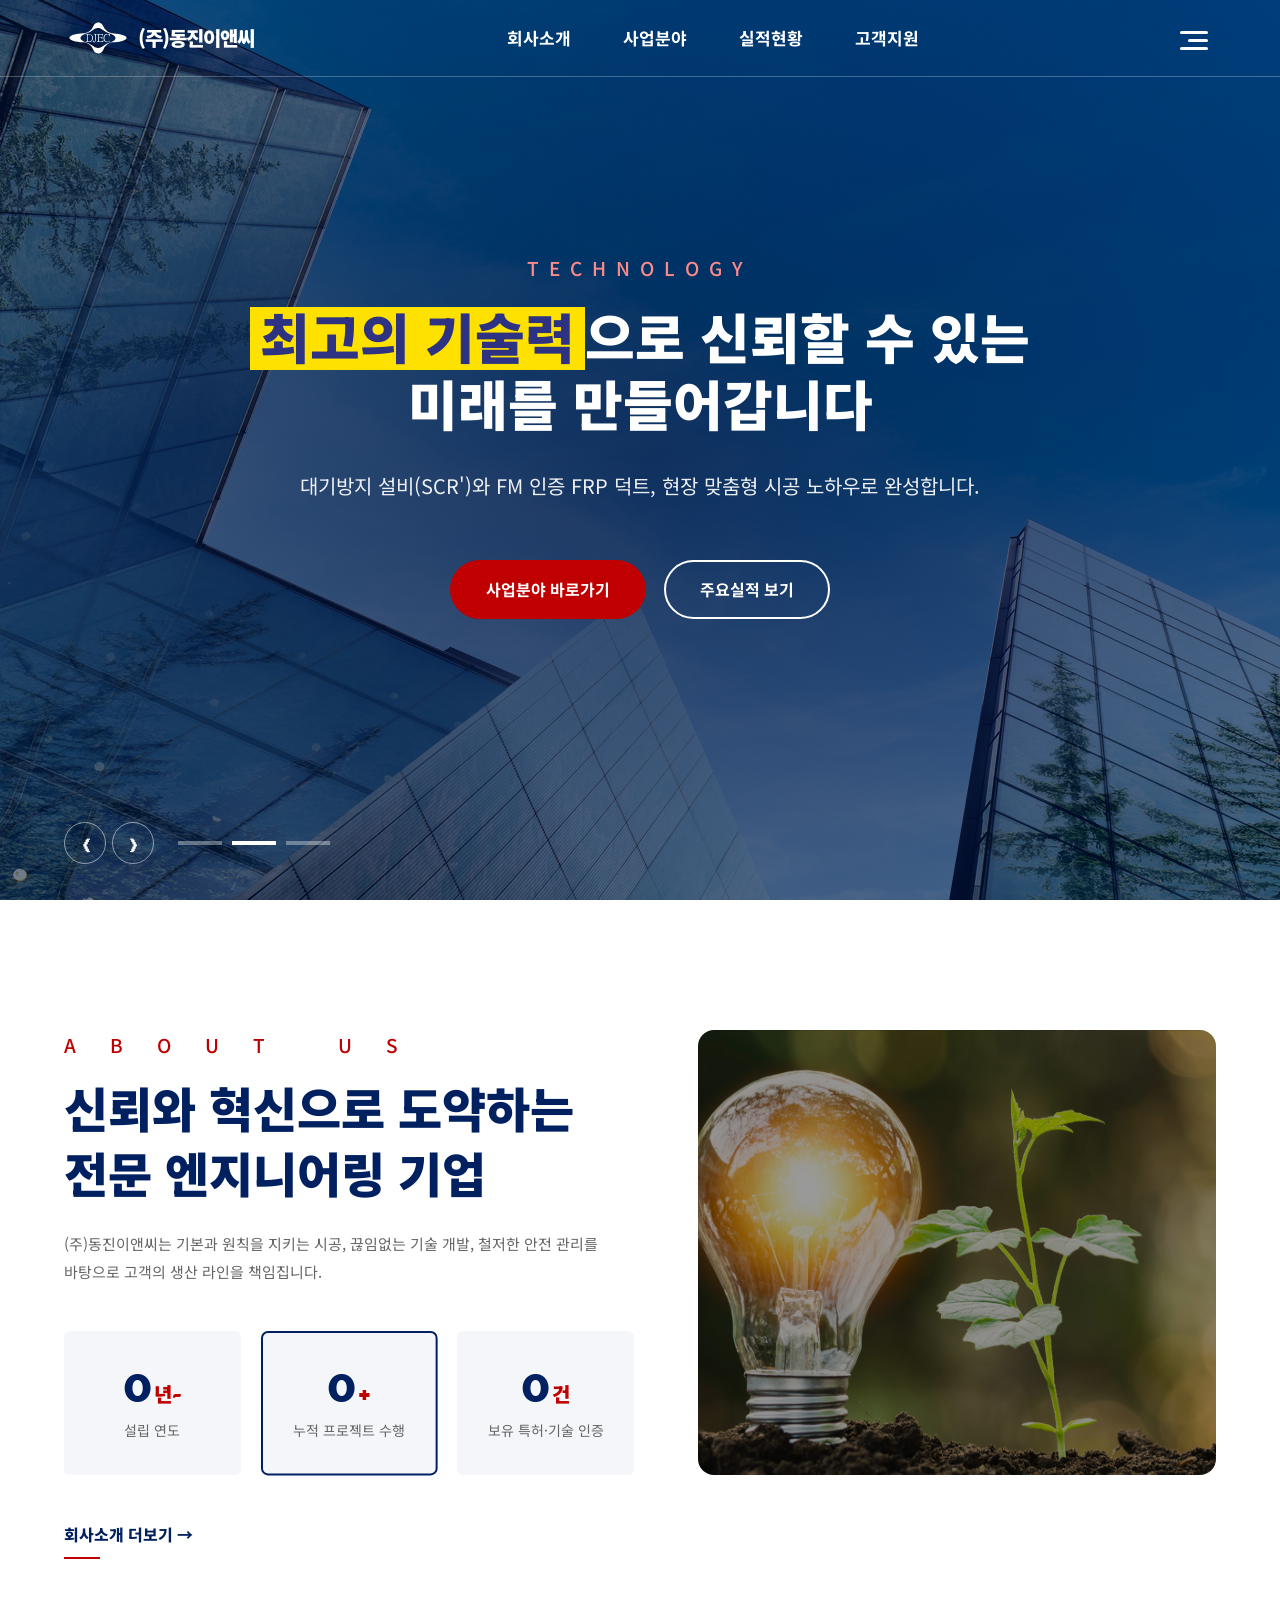
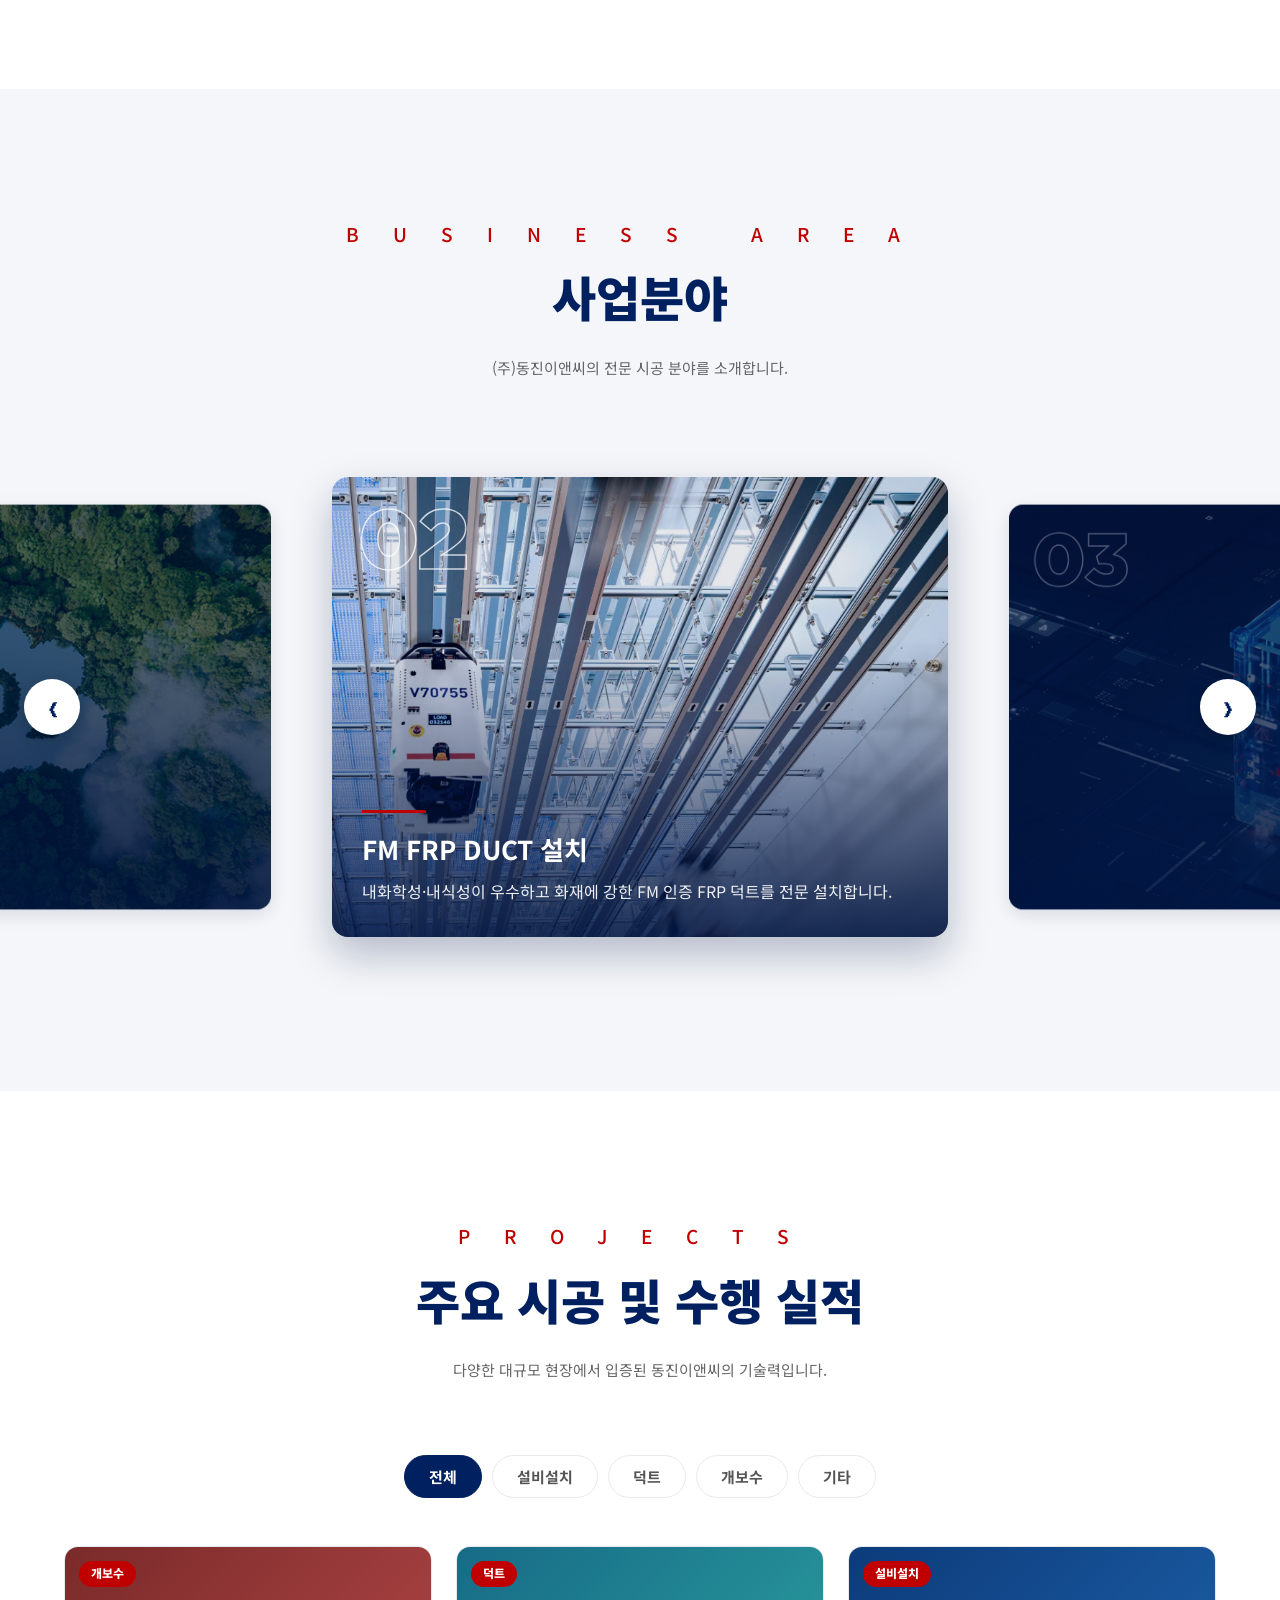
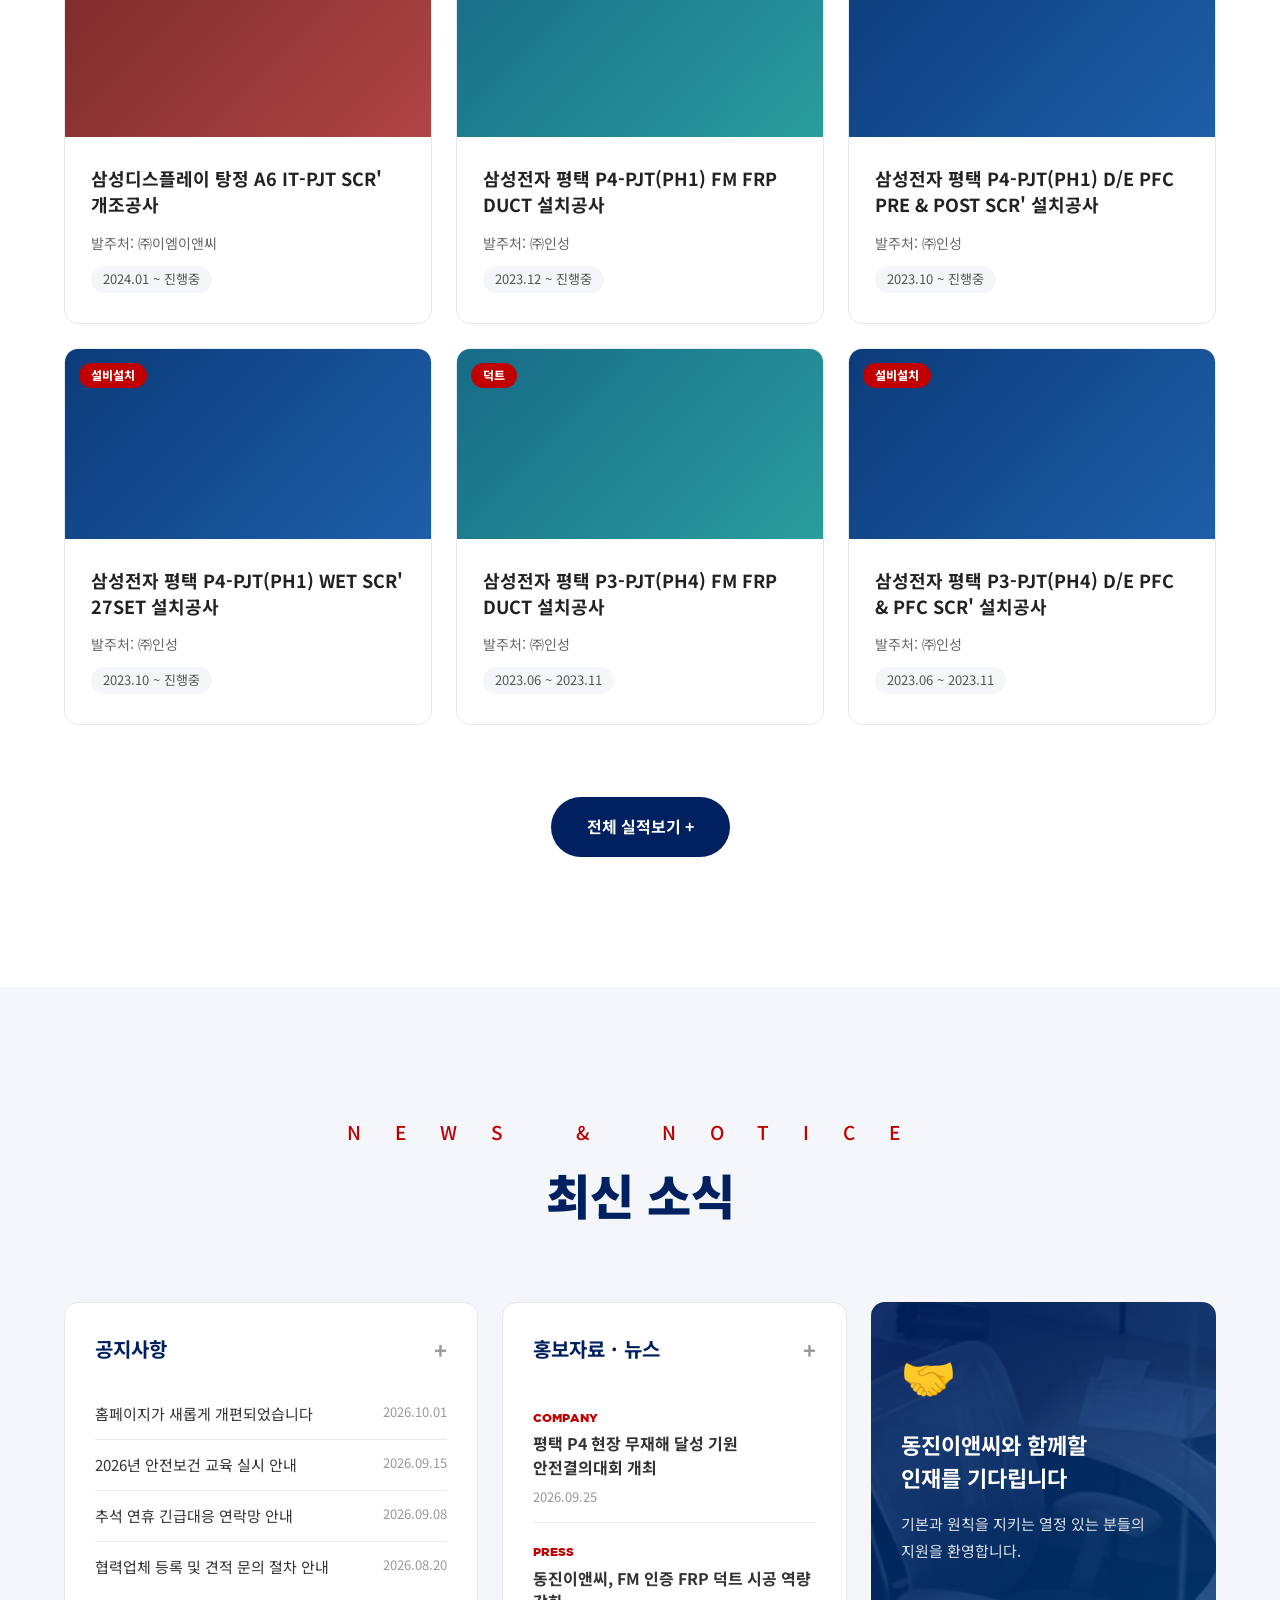
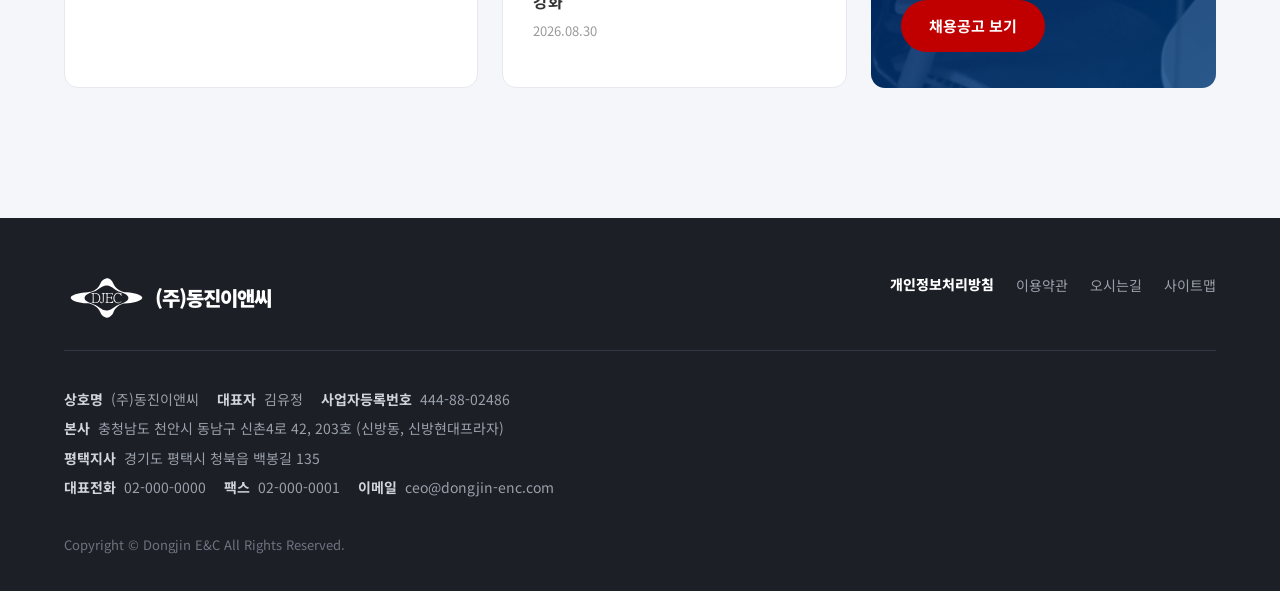
==== index.html @ 7572d669 "Initial commit: Dongjin E&C website Co-Authored-By: Claude Sonnet 5.5 <noreply@anthropic.com>" ====
<!DOCTYPE html>
<html lang="ko">
<head>
<meta charset="UTF-8">
<meta name="viewport" content="width=device-width, initial-scale=1.0">
<title>(주)동진이앤씨 - 안전과 기술로 내일을 건설합니다</title>
<meta name="description" content="(주)동진이앤씨는 반도체·디스플레이 대기방지 설비, FM FRP 덕트 설치 등 엔지니어링 솔루션 전문 기업입니다.">
<link rel="preconnect" href="https://fonts.googleapis.com"><link rel="preconnect" href="https://fonts.gstatic.com" crossorigin>
<link rel="stylesheet" href="https://fonts.googleapis.com/css2?family=Noto+Sans+KR:wght@300;400;500;700;900&display=swap">
<link rel="stylesheet" href="css/style.css">
</head>
<body>

<!-- HEADER -->
<header id="header">
  <div class="wrap hd">
    <a href="#top" class="logo" aria-label="(주)동진이앤씨 메인으로"><img src="common/logo.svg" alt=""><span class="logo-txt"><small>(주)</small>동진이앤씨</span></a>
    <ul class="gnb">
      <li><a href="#about">회사소개</a>
        <div class="sub"><a href="#about">기업개요</a><a href="greeting.html">인사말</a><a href="history.html">연혁</a><a href="#about">조직도</a><a href="location.html">오시는 길</a></div></li>
      <li><a href="#business">사업분야</a>
        <div class="sub"><a href="#business">스크러버(SCR') 설치</a><a href="#business">FM FRP DUCT 설치</a><a href="#business">부대설비</a><a href="#business">개보수·철거·긴급대응</a></div></li>
      <li><a href="#projects">실적현황</a>
        <div class="sub"><a href="#projects">주요 프로젝트</a><a href="performance.html">시공 실적</a></div></li>
      <li><a href="#news">고객지원</a>
        <div class="sub"><a href="#news">공지사항</a><a href="#footer">문의하기</a><a href="#news">채용정보</a></div></li>
    </ul>
    <div class="hd-right">
      <button class="burger" id="burger" aria-label="메뉴 열기" aria-expanded="false"><i></i><i></i><i></i></button>
    </div>
  </div>
</header>

<main id="top">

<!-- MAIN BANNER -->
<section class="hero intro" aria-roledescription="carousel" aria-label="메인 배너">
  <!-- 배경 이미지는 css/style.css 의 .s1~.s3 .bg 에서 변경 -->
  <div class="slide s1 on">
    <div class="bg"></div>
    <div class="wrap"><div class="txt">
      <div class="eyebrow" style="color:#ff8a8a">DONGJIN E&amp;C</div>
      <h1><span class="hl">안전과 기술</span>로 내일을<br>건설하는 (주)동진이앤씨</h1>
      <p>엔지니어링 솔루션 전문 기업으로서 반도체·디스플레이 현장의 신뢰받는 파트너가 되겠습니다.</p>
      <div class="btns"><a href="#business" class="btn btn-red">사업분야 바로가기</a><a href="#projects" class="btn btn-line">주요실적 보기</a></div>
    </div></div>
  </div>
  <div class="slide s2">
    <div class="bg"></div>
    <div class="wrap"><div class="txt">
      <div class="eyebrow" style="color:#ff8a8a">TECHNOLOGY</div>
      <h1><span class="hl">최고의 기술력</span>으로 신뢰할 수 있는<br>미래를 만들어갑니다</h1>
      <p>대기방지 설비(SCR')와 FM 인증 FRP 덕트, 현장 맞춤형 시공 노하우로 완성합니다.</p>
      <div class="btns"><a href="#business" class="btn btn-red">사업분야 바로가기</a><a href="#projects" class="btn btn-line">주요실적 보기</a></div>
    </div></div>
  </div>
  <div class="slide s3">
    <div class="bg"></div>
    <div class="wrap"><div class="txt">
      <div class="eyebrow" style="color:#ff8a8a">SAFETY &amp; QUALITY</div>
      <h1>기본과 원칙을 준수하며<br><span class="hl">최고의 품질</span>을 약속합니다</h1>
      <p>삼성전자, SK하이닉스 등 국내 대기업 현장에서 검증된 안전·품질 관리 체계.</p>
      <div class="btns"><a href="#business" class="btn btn-red">사업분야 바로가기</a><a href="#projects" class="btn btn-line">주요실적 보기</a></div>
    </div></div>
  </div>
  <div class="hero-ctl"><div class="wrap">
    <div class="arrows"><button id="prev" aria-label="이전">&#10094;</button><button id="next" aria-label="다음">&#10095;</button></div>
    <div class="dots" id="dots"></div>
  </div></div>
</section>

<!-- 모바일 전용 고정 버튼 (슬라이드와 무관, 스크롤하면 페이드아웃) -->
<div class="hero-btns"><a href="#business" class="btn btn-red">사업분야 바로가기</a><a href="#projects" class="btn btn-line">주요실적 보기</a></div>

<!-- ABOUT US -->
<section class="sec about" id="about">
  <div class="wrap about-grid">
    <div class="reveal">
      <div class="eyebrow">ABOUT US</div>
      <h2 class="sec-title">신뢰와 혁신으로 도약하는<br>전문 엔지니어링 기업</h2>
      <p class="lead">(주)동진이앤씨는 기본과 원칙을 지키는 시공, 끊임없는 기술 개발, 철저한 안전 관리를 바탕으로 고객의 생산 라인을 책임집니다.</p>
      <div class="stats">
        <!-- 수치는 예시값입니다. 실제 값으로 data-count 를 수정하세요 -->
        <div class="stat"><b><span data-count="2005" data-plain>0</span><em>년~</em></b><span>설립 연도</span></div>
        <div class="stat"><b><span data-count="500">0</span><em>+</em></b><span>누적 프로젝트 수행</span></div>
        <div class="stat"><b><span data-count="12">0</span><em>건</em></b><span>보유 특허·기술 인증</span></div>
      </div>
    </div>
    <div class="about-visual reveal"><div><span class="en">Safety · Quality · Technology</span><small>안전 · 품질 · 기술 — 동진이앤씨가 지키는 세 가지 원칙</small></div></div>
    <div class="about-more reveal"><a href="#about" class="more">회사소개 더보기 →</a></div>
  </div>
</section>

<!-- BUSINESS AREA -->
<section class="sec biz" id="business">
  <div class="wrap">
    <div class="sec-head reveal">
      <div class="eyebrow">BUSINESS AREA</div>
      <h2 class="sec-title">사업분야</h2>
      <p class="sec-sub">(주)동진이앤씨의 전문 시공 분야를 소개합니다.</p>
    </div>
  </div>
  <div class="bslider reveal" id="bslider" aria-roledescription="carousel" aria-label="사업분야">
    <button type="button" class="bnav prev" id="bprev" aria-label="이전 사업분야">&#10094;</button>
    <button type="button" class="bnav next" id="bnext" aria-label="다음 사업분야">&#10095;</button>
    <div class="cards" id="bcards">
      <a href="#business" class="bcard b1" tabindex="0"><div class="img"></div><span class="no">01</span><div class="in"><h3>스크러버(SCR') 설치</h3><p>반도체·디스플레이 생산 라인의 대기방지 핵심 설비를 전문 시공하고 셋업합니다.</p></div></a>
      <a href="#business" class="bcard b2" tabindex="0"><div class="img"></div><span class="no">02</span><div class="in"><h3>FM FRP DUCT 설치</h3><p>내화학성·내식성이 우수하고 화재에 강한 FM 인증 FRP 덕트를 전문 설치합니다.</p></div></a>
      <a href="#business" class="bcard b3" tabindex="0"><div class="img"></div><span class="no">03</span><div class="in"><h3>부대설비</h3><p>O3 Generator, 반응조, Damper 점검대 등 현장 맞춤형 각종 부대설비를 시공합니다.</p></div></a>
      <a href="#business" class="bcard b4" tabindex="0"><div class="img"></div><span class="no">04</span><div class="in"><h3>개보수 · 철거 · 긴급대응</h3><p>노후 설비의 신속하고 안전한 철거·개보수, 공장 라인 긴급 대응 서비스를 제공합니다.</p></div></a>
    </div>
  </div>
</section>

<!-- PROJECT / PERFORMANCE -->
<section class="sec" id="projects">
  <div class="wrap">
    <div class="sec-head reveal">
      <div class="eyebrow">PROJECTS</div>
      <h2 class="sec-title">주요 시공 및 수행 실적</h2>
      <p class="sec-sub">다양한 대규모 현장에서 입증된 동진이앤씨의 기술력입니다.</p>
    </div>
    <div class="tabs reveal" id="tabs" role="tablist">
      <button class="on" data-f="all" role="tab">전체</button>
      <button data-f="civil" role="tab">설비설치</button>
      <button data-f="build" role="tab">덕트</button>
      <button data-f="safe" role="tab">개보수</button>
      <button data-f="etc" role="tab">기타</button>
    </div>
    <!-- 카드는 js/data.js 의 수행실적(최신 6건)으로 자동 생성됩니다 -->
    <div class="pgrid" id="pgrid"></div>
    <div class="center reveal"><a href="performance.html" class="btn btn-navy" id="allProj">전체 실적보기 +</a></div>
  </div>
</section>

<!-- LATEST NEWS & NOTICE -->
<section class="sec news" id="news">
  <div class="wrap">
    <div class="sec-head reveal">
      <div class="eyebrow">NEWS &amp; NOTICE</div>
      <h2 class="sec-title">최신 소식</h2>
    </div>
    <div class="news-grid">
      <div class="panel notice notice-panel reveal">
        <h3>공지사항 <a href="#news" aria-label="공지사항 더보기">+</a></h3>
        <ul>
          <li><a href="#news"><span>홈페이지가 새롭게 개편되었습니다</span><time>2026.10.01</time></a></li>
          <li><a href="#news"><span>2026년 안전보건 교육 실시 안내</span><time>2026.09.15</time></a></li>
          <li><a href="#news"><span>추석 연휴 긴급대응 연락망 안내</span><time>2026.09.08</time></a></li>
          <li><a href="#news"><span>협력업체 등록 및 견적 문의 절차 안내</span><time>2026.08.20</time></a></li>
        </ul>
      </div>
      <div class="panel media reveal">
        <h3>홍보자료 · 뉴스 <a href="#news" aria-label="뉴스 더보기">+</a></h3>
        <a href="#news"><small>COMPANY</small><b>평택 P4 현장 무재해 달성 기원 안전결의대회 개최</b><span>2026.09.25</span></a>
        <a href="#news"><small>PRESS</small><b>동진이앤씨, FM 인증 FRP 덕트 시공 역량 강화</b><span>2026.08.30</span></a>
      </div>
      <div class="panel career reveal">
        <span class="ico">🤝</span>
        <h3>동진이앤씨와 함께할<br>인재를 기다립니다</h3>
        <p>기본과 원칙을 지키는 열정 있는 분들의 지원을 환영합니다.</p>
        <a href="#news" class="btn btn-red">채용공고 보기</a>
      </div>
    </div>
  </div>
</section>

</main>

<!-- FOOTER -->
<footer id="footer">
  <div class="wrap">
    <div class="ft-top">
      <div class="ft-logo"><img src="common/logo.svg" alt=""><span class="logo-txt">(주)동진이앤씨</span></div>
      <nav class="ft-links" aria-label="하단 링크">
        <a href="#" class="strong">개인정보처리방침</a><a href="#">이용약관</a><a href="location.html">오시는길</a><a href="#">사이트맵</a>
      </nav>
    </div>
    <div class="ft-info">
      <span><b>상호명</b> (주)동진이앤씨</span><span><b>대표자</b> 김유정</span><span><b>사업자등록번호</b> 444-88-02486</span><br>
      <span><b>본사</b> 충청남도 천안시 동남구 신촌4로 42, 203호 (신방동, 신방현대프라자)</span><br>
      <span><b>평택지사</b> 경기도 평택시 청북읍 백봉길 135</span><br>
      <!-- 전화/팩스는 시안 값입니다. 실제 번호로 교체하세요 -->
      <span><b>대표전화</b> 02-000-0000</span><span><b>팩스</b> 02-000-0001</span><span><b>이메일</b> ceo@dongjin-enc.com</span>
    </div>
    <div class="copy">Copyright &copy; Dongjin E&amp;C All Rights Reserved.</div>
  </div>
</footer>
<button class="totop" id="totop" aria-label="맨 위로">&#8593;</button>

<script src="js/data.js"></script>
<script src="js/main.js"></script>
<script src="js/sitemap.js"></script>
</body>
</html>
---- css/style.css ----
/* Gotham (영문/숫자 전용 — 한글은 Pretendard/맑은 고딕으로 대체 표시) */
  @font-face { font-family: 'Gotham'; font-weight: 300; font-style: normal; font-display: swap; unicode-range: U+0000-0027, U+002A-005A, U+005C, U+005E-007A, U+007C, U+007E-024F; src: url(../font/Gotham-Light_0.ttf) format('truetype'); }
  @font-face { font-family: 'Gotham'; font-weight: 400; font-style: normal; font-display: swap; unicode-range: U+0000-0027, U+002A-005A, U+005C, U+005E-007A, U+007C, U+007E-024F; src: url(../font/Gotham-Book_0.ttf) format('truetype'); }
  @font-face { font-family: 'Gotham'; font-weight: 500; font-style: normal; font-display: swap; unicode-range: U+0000-0027, U+002A-005A, U+005C, U+005E-007A, U+007C, U+007E-024F; src: url(../font/Gotham-Medium_0.ttf) format('truetype'); }
  @font-face { font-family: 'Gotham'; font-weight: 700; font-style: normal; font-display: swap; unicode-range: U+0000-0027, U+002A-005A, U+005C, U+005E-007A, U+007C, U+007E-024F; src: url(../font/Gotham-Bold_0.ttf) format('truetype'); }
  @font-face { font-family: 'Gotham'; font-weight: 900; font-style: normal; font-display: swap; unicode-range: U+0000-0027, U+002A-005A, U+005C, U+005E-007A, U+007C, U+007E-024F; src: url(../font/Gotham-Black.ttf) format('truetype'); }

  :root {
    --navy: #002060; --navy-d: #001440; --blue: #004080; --red: #C00000;
    --gray: #f4f6f9; --text: #333; --muted: #666; --line: #e6e9ee;
    --max: 1200px; --header-h: 76px;
  }
  * { box-sizing: border-box; }
  html { scroll-behavior: smooth; scroll-padding-top: var(--header-h); }
  body { font-family: 'Gotham', 'Noto Sans KR', 'Noto Sans CJK KR', 'Malgun Gothic', '맑은 고딕', sans-serif; margin: 0; color: var(--text); line-height: 1.6; word-break: keep-all; }
  a { text-decoration: none; color: inherit; }
  ul { list-style: none; margin: 0; padding: 0; }
  button { font-family: inherit; cursor: pointer; }
  .wrap { max-width: var(--max); margin: 0 auto; padding: 0 24px; }
  .btn { display: inline-block; padding: 15px 34px; border-radius: 50px; font-weight: 700; font-size: 16px; border: 2px solid transparent; transition: .25s; }
  .btn-red { background: var(--red); color: #fff; }
  .btn-red:hover { background: #a00000; }
  .btn-line { border-color: #fff; color: #fff; }
  .btn-line:hover { background: #fff; color: var(--navy); }
  .btn-navy { background: var(--navy); color: #fff; }
  .btn-navy:hover { background: var(--navy-d); }
  .sec { padding: 130px 0; }
  .sec-head { text-align: center; margin-bottom: 72px; }
  .eyebrow { color: var(--red); font-weight: 500; letter-spacing: 10px; font-size: 19px; text-transform: uppercase; }
  .sec-title { font-size: 48px; color: var(--navy); margin: 18px 0 22px; font-weight: 900; line-height: 1.35; }
  .sec-sub { color: var(--muted); font-size: 15px; line-height: 1.8; margin: 0; }

  /* HEADER */
  header { position: fixed; top: 0; left: 0; right: 0; z-index: 1000; background: #fff; border-bottom: 1px solid var(--navy); box-shadow: 0 2px 10px rgba(0,0,0,.08); transition: background .35s, border-color .35s, box-shadow .35s; }
  /* 최상단: 투명 배경 + 흰색 로고/메뉴 */
  header:not(.solid) { background: transparent; border-bottom-color: rgba(255,255,255,.25); box-shadow: none; }
  header:not(.solid) .logo img { filter: brightness(0) invert(1); }
  header:not(.solid) .logo-txt, header:not(.solid) .gnb > li > a { color: #fff; }
  header:not(.solid) .gnb > li:hover > a { color: #ffb3b3; }
  header:not(.solid) .burger i { background: #fff; }
  .logo img, .logo-txt { transition: .35s; }
  .hd { display: flex; align-items: center; justify-content: space-between; height: var(--header-h); }
  .logo { display: flex; align-items: center; }
  .logo img { height: 38px; width: auto; display: block; }
  .logo-txt { font-family: 'Noto Sans KR', 'Noto Sans CJK KR', 'Malgun Gothic', '맑은 고딕', sans-serif; margin-left: 6px; font-size: 20px; font-weight: 900; color: #333; letter-spacing: -1px; white-space: nowrap; }
  .logo-txt small { font-size: inherit; font-weight: inherit; color: inherit; letter-spacing: inherit; }
  .gnb { display: flex; gap: 8px; height: 100%; }
  .gnb > li { position: relative; display: flex; align-items: center; }
  .gnb > li > a { padding: 0 22px; font-size: 17px; font-weight: 700; height: 100%; display: flex; align-items: center; transition: color .2s; }
  .gnb > li:hover > a { color: var(--red); }
  .sub { position: absolute; top: 100%; left: 50%; transform: translateX(-50%) translateY(8px); min-width: 160px; background: #fff; border-top: 3px solid var(--red); box-shadow: 0 10px 25px rgba(0,0,0,.12); opacity: 0; visibility: hidden; transition: .2s; padding: 8px 0; }
  .gnb > li:hover .sub, .gnb > li:focus-within .sub { opacity: 1; visibility: visible; transform: translateX(-50%); }
  .sub a { display: block; padding: 9px 22px; font-size: 15px; color: #444; white-space: nowrap; }
  .sub a:hover { background: var(--gray); color: var(--red); }
  .hd-right { display: flex; align-items: center; gap: 16px; }
  .burger { display: block; background: none; border: 0; width: 44px; height: 44px; padding: 10px 8px; cursor: pointer; }
  .burger i:nth-child(2) { width: 70%; margin-left: auto; transition: width .3s; }
  .burger:hover i:nth-child(2) { width: 100%; }
  .burger i { display: block; height: 3px; background: var(--navy); margin: 5px 0; border-radius: 2px; transition: .25s; }

  /* HERO */
  .hero { position: relative; height: 100vh; height: 100svh; min-height: 600px; overflow: hidden; background: var(--navy-d); color: #fff; }
  /* 고정 헤더(상단)와 컨트롤(하단) 높이만큼 여백을 두어 텍스트가 화면 중앙에 오도록 */
  .slide { position: absolute; inset: 0; opacity: 0; transition: opacity 1s ease; display: flex; align-items: center; padding: var(--header-h) 0 104px; }
  .slide > .wrap { width: 100%; }
  .hero { cursor: grab; user-select: none; -webkit-user-select: none; touch-action: pan-y; }
  .hero.drag { cursor: grabbing; }
  .hero.drag a { pointer-events: none; }
  .slide.on { opacity: 1; z-index: 1; }
  .slide .bg { position: absolute; inset: 0; transform-origin: 30% 50%; }
  .s2 .bg { transform-origin: 50% 40%; } .s3 .bg { transform-origin: 75% 55%; }
  /* 슬라이드가 켜지면 크게 확대된 상태에서 빠르게 줄어들다가 천천히 안착 */
  .slide.on .bg { animation: heroPunch 9s cubic-bezier(.22,.61,.36,1) both; }
  .slide .bg::after { content: ""; position: absolute; inset: 0; background: linear-gradient(90deg, rgba(0,20,64,.88) 0%, rgba(0,20,64,.45) 70%, rgba(0,20,64,.2) 100%); }
  .slide .bg { background-color: var(--navy-d); background-size: cover; background-position: center; }
  .s1 .bg { background-image: url(../img/d8e9870eb99dd489ee7f9d8a4e6001bd.jpg); background-position: center 40%; }
  .s2 .bg { background-image: url(../img/bg_dbl.jpg); background-position: center 35%; }
  .s3 .bg { background-image: url(../img/bg_esg.jpg); background-position: 70% center; }
  .slide .txt { position: relative; z-index: 2; max-width: 760px; }
  /* 슬라이드별 텍스트 배치: 1 왼쪽 / 2 가운데 / 3 오른쪽 */
  .s2 .txt { margin: 0 auto; text-align: center; max-width: 860px; }
  .s2 .btns { justify-content: center; }
  .s3 .txt { margin-left: auto; text-align: right; }
  .s3 .btns { justify-content: flex-end; }
  .s2 .bg::after { background: radial-gradient(ellipse at center, rgba(0,20,64,.8) 0%, rgba(0,20,64,.55) 100%); }
  .s3 .bg::after { background: linear-gradient(270deg, rgba(0,20,64,.88) 0%, rgba(0,20,64,.45) 70%, rgba(0,20,64,.2) 100%); }
  /* 위 → 아래 순차 등장: 소제목 → 제목 → 설명 → 버튼 */
  .slide.on .txt > * { animation: rise 1.1s cubic-bezier(.22,.61,.36,1) both; }
  .slide.on .txt > :nth-child(1) { animation-delay: .5s; }
  /* eyebrow: 글자마다 순서대로 위에서 내려오며 페이드 인 */
  .slide.on .txt > .eyebrow { animation: none; }
  .slide .eyebrow .ch { display: inline-block; opacity: 0; }
  .slide.on .eyebrow .ch { animation: chDrop .9s cubic-bezier(.22,.61,.36,1) calc(.5s + var(--i) * 80ms) both; }
  .hero.intro .slide.on .eyebrow .ch { animation-delay: calc(1.5s + var(--i) * 80ms); }
  @keyframes chDrop { from { opacity: 0; transform: translateY(-22px); } to { opacity: 1; transform: none; } }
  .slide.on .txt > :nth-child(2) { animation-delay: .9s; }
  .slide.on .txt > :nth-child(3) { animation-delay: 1.4s; --o: .92; }
  .slide.on .txt > :nth-child(4) { animation-delay: 1.9s; }
  .hero-btns { display: none; }
  @keyframes heroBtnIn { from { opacity: 0; transform: translateY(40px); } to { opacity: 1; transform: none; } }
  /* 핵심 키워드: 노란 밑줄이 왼쪽에서 오른쪽으로 그려짐 */
  .slide h1 .hl { background: linear-gradient(#ffe100, #ffe100) left center / 0 100% no-repeat; padding: .02em .18em; -webkit-box-decoration-break: clone; box-decoration-break: clone; }
  .slide.on h1 .hl { animation: hlDraw .9s cubic-bezier(.65,0,.25,1) 1.7s forwards; }
  .hero.intro .slide.on h1 .hl { animation-delay: 2.6s; }
  @keyframes hlDraw { to { background-size: 100% 100%; color: #2d3282; } }
  @keyframes rise { from { opacity: 0; transform: translateY(28px); } to { opacity: var(--o, 1); transform: none; } }
  .slide h1 { font-size: 54px; line-height: 1.25; margin: 22px 0 28px; font-weight: 900; }
  .slide p { font-size: 20px; line-height: 1.8; opacity: .92; margin: 0 0 56px; }
  .slide .btns { display: flex; gap: 18px; flex-wrap: wrap; }
  .hero-ctl { position: absolute; z-index: 5; bottom: 36px; left: 0; right: 0; }
  .hero-ctl .wrap { display: flex; align-items: center; gap: 18px; }
  .dots { display: flex; gap: 10px; }
  .dots button { width: 44px; height: 4px; border: 0; background: rgba(255,255,255,.35); padding: 0; position: relative; overflow: hidden; }
  .dots button.on::after { content: ""; position: absolute; inset: 0; background: #fff; animation: fill 6s linear; }
  @keyframes fill { from { transform: translateX(-100%); } to { transform: none; } }
  .arrows button { width: 42px; height: 42px; border-radius: 50%; border: 1px solid rgba(255,255,255,.5); background: transparent; color: #fff; font-size: 18px; margin-right: 6px; }
  .arrows button:hover { background: #fff; color: var(--navy); }

  /* ABOUT */
  .about { background: #fff; overflow-x: clip; }
  .about-grid { display: grid; grid-template-columns: 1.1fr 1fr; gap: 0 64px; align-items: stretch; }
  .about .sec-title { text-align: left; }
  .about p.lead { color: var(--muted); font-size: 15px; line-height: 1.9; margin: 0 0 44px; }
  .stats { display: grid; grid-template-columns: repeat(3, 1fr); gap: 20px; }
  .stat { position: relative; background: var(--gray); border-radius: 6px; padding: 34px 14px; text-align: center; }
  /* 테두리 선이 왼쪽 위에서 시계방향으로 한 바퀴 돌며 그려짐 (JS가 3개를 차례로 자동 실행, 호버 시에도 실행) */
  .stat .ring { position: absolute; inset: 0; width: 100%; height: 100%; overflow: visible; pointer-events: none; }
  .stat .ring rect { x: 1px; y: 1px; width: calc(100% - 2px); height: calc(100% - 2px); rx: 6px; fill: none; stroke: var(--navy); stroke-width: 2; stroke-dasharray: 1; stroke-dashoffset: -1; }
  .stat.on .ring rect, .stat:hover .ring rect { stroke-dashoffset: 0; transition: stroke-dashoffset 2.2s cubic-bezier(.45,0,.25,1); }
  .stat.out .ring rect { stroke-dashoffset: 1; transition: stroke-dashoffset 1.6s cubic-bezier(.45,0,.25,1); }
  .stat b { display: block; font-size: 40px; color: var(--navy); font-weight: 900; line-height: 1.1; white-space: nowrap; font-variant-numeric: tabular-nums; }
  .stat b em { font-style: normal; color: var(--red); font-size: .5em; margin-left: 2px; }
  .stat > span { display: block; margin-top: 10px; font-size: 14px; color: var(--muted); }
  .about-visual { grid-column: 2; grid-row: 1; min-height: 280px; border-radius: 16px; background: url(../img/about_bg.jpg) 25% center / cover, var(--navy); position: relative; isolation: isolate; overflow: hidden; display: flex; align-items: flex-end; padding: 28px; color: #fff; }
  .about-visual::before { content: ""; position: absolute; inset: 0; z-index: -1; background: linear-gradient(to top, rgba(0,20,64,.9), rgba(0,20,64,.2) 70%); opacity: 0; transition: opacity .6s ease; }
  .about-visual div { position: relative; font-size: 22px; font-weight: 800; line-height: 1.4; }
  .about-visual div::before { content: ""; display: block; width: 0; height: 3px; margin-bottom: 14px; background: var(--red); transition: width .8s cubic-bezier(.22,.61,.36,1); }
  .about-visual small { display: block; font-size: 14px; font-weight: 400; margin-top: 6px; }
  /* 글자는 평소엔 숨김. 호버하면 영문은 위에서, 한글은 아래에서 한 글자씩 페이드 인 */
  .about-visual .ch { display: inline-block; white-space: pre; opacity: 0; transition: opacity .25s ease, transform .25s ease; }
  .about-visual .en .ch { transform: translateY(-20px); }
  .about-visual small .ch { transform: translateY(16px); }
  .about-visual:hover::before, .about-visual.show::before { opacity: 1; }
  .about-visual:hover div::before, .about-visual.show div::before { width: 60px; }
  .about-visual:hover .ch, .about-visual.show .ch { opacity: 1; transform: none; transition: opacity .6s ease, transform .7s cubic-bezier(.22,.61,.36,1); }
  .about-visual:hover .en .ch, .about-visual.show .en .ch { transition-delay: calc(var(--i) * 45ms); }
  .about-visual:hover small .ch, .about-visual.show small .ch { transition-delay: calc(.6s + var(--i) * 30ms); }
  /* About 섹션 등장: 왼쪽 요소는 왼쪽에서, 오른쪽 비주얼은 오른쪽에서 */
  .about .reveal:not(.in) { transform: translateX(-90px); }
  .about .about-visual.reveal:not(.in) { transform: translateX(90px); }
  .about .reveal.in { transition-duration: 1.1s; }
  .about-more { grid-column: 1; grid-row: 2; }
  .more { display: inline-block; margin-top: 48px; font-weight: 800; color: var(--navy); padding-bottom: 10px; background: linear-gradient(var(--red), var(--red)) left bottom / 36px 2px no-repeat; transition: background-size .7s cubic-bezier(.22,.61,.36,1), color .3s; }
  .more:hover { background-size: 100% 2px; }
  .more:hover { color: var(--red); }

  /* BUSINESS */
  .biz { background: var(--gray); }
  /* 사업분야 슬라이더: 가운데 1개 + 양옆 카드가 절반씩 보임 */
  /* 사업분야 슬라이더: 가운데 1개 + 양옆 카드가 절반씩 보임 */
  .bslider { --gap: 24px; --cw: min(calc((100vw - 2 * var(--gap)) / 2), 760px); --ease: cubic-bezier(.65,0,.25,1); position: relative; overflow: hidden; padding: 40px 0 76px; margin: -16px 0 -52px; cursor: grab; user-select: none; -webkit-user-select: none; }
  .bslider.drag { cursor: grabbing; }
  .bslider.drag .bcard { pointer-events: none; }
  .bslider.drag .cards { transition: none; }
  .cards { display: flex; align-items: center; gap: var(--gap); transition: transform .9s var(--ease); will-change: transform; touch-action: pan-y; }
  .bcard { position: relative; flex: 0 0 var(--cw); height: 460px; border-radius: 16px; overflow: hidden; color: #fff; display: block; transform: scale(.88); box-shadow: 0 6px 20px rgba(0,20,64,.12); transition: transform .9s var(--ease), box-shadow .9s var(--ease); -webkit-tap-highlight-color: transparent; }
  .bcard.on { transform: scale(1); box-shadow: 0 18px 40px rgba(0,20,64,.26); }
  /* 선택되지 않은 카드는 어둡게 */
  .bcard::before { content: ""; position: absolute; inset: 0; z-index: 3; background: var(--navy-d); opacity: .6; pointer-events: none; transition: opacity .9s var(--ease); }
  .bcard.on::before { opacity: 0; }
  .bnav { position: absolute; z-index: 5; top: calc(50% - 18px); width: 56px; height: 56px; margin-top: -28px; border: 0; border-radius: 50%; background: #fff; color: var(--navy); font-size: 20px; cursor: pointer; box-shadow: 0 4px 16px rgba(0,0,0,.2); transition: background .25s, color .25s, transform .25s; }
  .bnav:hover, .bnav:focus-visible { background: var(--red); color: #fff; transform: scale(1.08); }
  .bnav.prev { left: 24px; } .bnav.next { right: 24px; }
  .bcard .img { position: absolute; inset: 0; background-color: var(--navy-d); background-size: cover; transform: scale(1.18); transition: transform 1.4s var(--ease); }
  .bcard.on .img { transform: scale(1); }
  .bcard.b1 .img { background-image: url(../img/biz_1.jpg); background-position: center; }
  .bcard.b2 .img { background-image: url(../img/pc-businessarea-kv-1920x640.jpeg); background-position: 80% center; }
  .bcard.b3 .img { background-image: url(../img/biz_2.jpg); background-position: 60% center; }
  .bcard.b4 .img { background-image: url(../img/sv1.jpg); background-position: 55% center; }
  .bcard .img::after { content: ""; position: absolute; inset: 0; background: linear-gradient(to top, rgba(0,20,64,.88), rgba(0,20,64,.1) 65%); }
  .bcard .in { position: absolute; z-index: 2; left: 0; right: 0; bottom: 0; padding: 32px 30px; opacity: 0; transform: translateY(18px); transition: opacity .4s ease, transform .4s ease; }
  .bcard.on .in { opacity: 1; transform: none; transition: opacity .8s ease .45s, transform .8s var(--ease) .45s; }
  .bcard .no { position: absolute; z-index: 2; top: 18px; left: 26px; font-size: 84px; font-weight: 900; line-height: 1; letter-spacing: -2px; color: transparent; -webkit-text-stroke: 1.5px rgba(255,255,255,.75); transition: color .6s ease; }
  .bcard.on:hover .no { color: #fff; }
  .bcard h3 { margin: 0; font-size: 26px; line-height: 1.35; }
  .bcard h3::before { content: ""; display: block; width: 28px; height: 3px; background: var(--red); margin-bottom: 18px; transition: width .9s var(--ease) .6s; }
  .bcard.on h3::before { width: 64px; }
  .bcard p { margin: 12px 0 0; font-size: 16px; line-height: 1.7; opacity: .92; }

  /* PROJECTS */
  .tabs { display: flex; justify-content: center; gap: 10px; flex-wrap: wrap; margin-bottom: 48px; }
  .tabs button { padding: 10px 24px; border-radius: 40px; border: 1px solid var(--line); background: #fff; font-size: 15px; font-weight: 700; color: #555; transition: .2s; }
  .tabs button:hover { border-color: var(--navy); color: var(--navy); }
  .tabs button.on { background: var(--navy); border-color: var(--navy); color: #fff; }
  .pgrid { display: grid; grid-template-columns: repeat(3, 1fr); gap: 24px; }
  .pcard { position: relative; background: #fff; border: 1px solid var(--line); border-radius: 14px; overflow: hidden; transition: .3s; }
  .pcard::after { content: ""; position: absolute; left: 0; bottom: 0; height: 3px; width: 0; background: var(--red); transition: width .8s cubic-bezier(.22,.61,.36,1); }
  .pcard:hover::after { width: 100%; }
  .pcard:hover { transform: translateY(-6px); box-shadow: 0 16px 32px rgba(0,0,0,.1); }
  .pcard.hide { display: none; }
  .pcard.reveal { transform: translateY(50px) scale(.96); }
  .pcard.reveal.in { transform: none; }
  .pcard.reveal.in.done { transition: .3s; } /* 등장 후에는 호버 반응을 빠르게 */
  .pcard.reveal.in.done:hover { transform: translateY(-6px); }
  .pcard .thumb { height: 190px; position: relative; display: flex; align-items: center; justify-content: center; font-size: 54px; color: rgba(255,255,255,.9); }
  .pcard .thumb em { position: absolute; top: 14px; left: 14px; font-style: normal; font-size: 12px; font-weight: 800; background: var(--red); color: #fff; padding: 3px 12px; border-radius: 20px; }
  .t-civil { background: linear-gradient(135deg, #0c3b7a, #1d5fa8); }
  .t-build { background: linear-gradient(135deg, #176b87, #2a9d9d); }
  .t-safe  { background: linear-gradient(135deg, #7a2a2a, #b04545); }
  .t-etc   { background: linear-gradient(135deg, #3b4f8a, #6b7fc0); }
  .pcard .body { padding: 28px 26px 30px; }
  .pcard h4 { margin: 0 0 14px; font-size: 18px; color: #222; line-height: 1.45; }
  .pcard .meta { font-size: 14px; color: var(--muted); margin: 0; }
  .pcard .period { display: inline-block; margin-top: 12px; background: var(--gray); font-size: 13px; padding: 3px 12px; border-radius: 20px; color: #555; }
  .center { text-align: center; margin-top: 72px; }

  /* NEWS */
  .news { background: var(--gray); }
  .news-grid { display: grid; grid-template-columns: 1.2fr 1fr 1fr; gap: 24px; }
  .panel { background: #fff; border-radius: 14px; padding: 30px; border: 1px solid var(--line); }
  .panel h3 { display: flex; justify-content: space-between; align-items: center; margin: 0 0 24px; color: var(--navy); font-size: 20px; }
  .panel h3 a { font-size: 22px; color: #999; }
  .panel h3 a { display: inline-block; line-height: 1; }
  .panel h3 a:hover { color: var(--red); animation: spin3 .4s cubic-bezier(.22,.61,.36,1); }
  @keyframes spin3 { to { transform: rotate(180deg); } }
  .notice li a { position: relative; display: flex; justify-content: space-between; gap: 12px; padding: 13px 0; border-bottom: 1px solid var(--line); font-size: 15px; }
  .notice li:last-child a { border: 0; }
  .notice li a::after, .media > a::after { content: ""; position: absolute; left: 0; bottom: -1px; height: 2px; width: 0; background: var(--red); transition: width .8s cubic-bezier(.22,.61,.36,1); }
  .notice li a:hover::after, .media > a:hover::after { width: 100%; }
  .notice li a:hover { color: var(--red); }
  .notice time { color: #999; font-size: 13px; white-space: nowrap; }
  .media > a { position: relative; display: block; padding: 14px 0; border-bottom: 1px solid var(--line); }
  .media > a:last-child { border: 0; }
  .media small { color: var(--red); font-weight: 800; font-size: 12px; }
  .media b { display: block; margin: 4px 0; font-size: 16px; line-height: 1.45; }
  .media > a:hover b { color: var(--red); }
  .media span { font-size: 13px; color: #999; }
  .career { background: linear-gradient(150deg, rgba(0,32,96,.88), rgba(0,64,128,.8)), url(../img/bg_careers04.jpg) 60% center / cover; color: #fff; border: 0; display: flex; flex-direction: column; justify-content: center; }
  .career .ico { font-size: 44px; }
  .career h3 { color: #fff; display: block; font-size: 22px; line-height: 1.5; margin: 20px 0 16px; }
  .career p { opacity: .85; font-size: 15px; line-height: 1.8; margin: 0 0 36px; }
  .career .btn { align-self: flex-start; padding: 12px 26px; font-size: 15px; }

  /* FOOTER */
  footer { background: #1c1f26; color: #9aa0ab; padding: 56px 0 36px; font-size: 14px; }
  .ft-top { display: flex; justify-content: space-between; gap: 32px; flex-wrap: wrap; padding-bottom: 28px; border-bottom: 1px solid #333844; }
  .ft-logo { display: flex; align-items: center; }
  .ft-logo img { height: 48px; width: auto; display: block; filter: brightness(0) invert(1); }
  .ft-logo .logo-txt { color: #fff; }
  .ft-links { display: flex; gap: 22px; flex-wrap: wrap; align-items: flex-start; }
  .ft-links a:hover { color: #fff; }
  .ft-links a.strong { color: #fff; font-weight: 800; }
  .ft-info { margin-top: 34px; line-height: 2.1; }
  .ft-info span { margin-right: 18px; display: inline-block; }
  .ft-info b { color: #d0d4dc; margin-right: 4px; }
  .copy { margin-top: 32px; font-size: 13px; color: #6d7380; }
  .totop { position: fixed; right: 24px; bottom: 24px; width: 46px; height: 46px; border-radius: 50%; border: 0; background: var(--navy); color: #fff; font-size: 18px; box-shadow: 0 4px 14px rgba(0,0,0,.3); opacity: 0; visibility: hidden; transition: .3s; z-index: 900; }
  .totop.show { opacity: 1; visibility: visible; }

  .reveal { opacity: 0; transform: translateY(36px); transition: opacity .5s ease, transform .5s ease; }
  .reveal.in { transition: opacity .9s ease, transform .9s cubic-bezier(.22,.61,.36,1); }
  /* 섹션이 나타날 때 eyebrow 자간이 넓게 벌어진 상태에서 모이며 자리잡음 */
  .reveal .eyebrow { letter-spacing: 34px; transition: letter-spacing .5s ease; }
  .reveal.in .eyebrow { letter-spacing: 10px; transition: letter-spacing 1.8s cubic-bezier(.16,.84,.3,1) .1s; }
  @media (max-width: 640px) { .reveal .eyebrow { letter-spacing: 18px; } .reveal.in .eyebrow { letter-spacing: 6px; } }
  .reveal.in { opacity: 1; transform: none; }

  /* TABLET / MOBILE */
  @media (max-width: 1024px) {
    .pgrid { grid-template-columns: repeat(2, 1fr); }
    .news-grid { grid-template-columns: 1fr 1fr; }
    .news-grid .notice-panel { grid-column: 1 / -1; }
    .about-grid { grid-template-columns: 1fr; gap: 40px; } .about-visual { grid-column: auto; grid-row: auto; aspect-ratio: 4/3; } .about-more { grid-column: auto; grid-row: auto; margin-top: -40px; }
    .slide h1 { font-size: 42px; }
  }
  @media (max-width: 860px) {
    .gnb { display: none; }
  }
  @media (max-width: 640px) {
    .sec { padding: 80px 0; }
    .sec-title { font-size: 34px; }
    .logo img { height: 32px; }
    .logo-txt { font-size: 17px; }
    .slide h1 { font-size: 32px; }
    .slide p { font-size: 16px; }
    .slide { padding-bottom: 180px; }
    .hero-ctl { bottom: 96px; }
    /* 모바일: 메인 버튼을 하단에 고정, 스크롤하면 아래로 페이드아웃 */
    /* 슬라이드 안의 버튼은 숨기고, 슬라이드와 무관한 고정 버튼(.hero-btns) 하나만 사용 */
    .slide .btns { display: none; }
    .hero-btns { position: fixed; z-index: 50; left: 16px; right: 16px; bottom: 20px; display: grid; grid-template-columns: 1fr 1fr; gap: 10px; transition: opacity .45s ease, transform .45s ease; animation: heroBtnIn 1s ease 3s backwards; }
    .hero-btns .btn { padding: 14px 8px; font-size: 15px; text-align: center; }
    .hero-btns .btn-line { background: rgba(0,20,64,.55); -webkit-backdrop-filter: blur(6px); backdrop-filter: blur(6px); }
    body.btn-away .hero-btns { opacity: 0; transform: translateY(40px); pointer-events: none; }
    .pgrid, .news-grid { grid-template-columns: 1fr; }
    .bslider { --gap: 14px; --cw: 72vw; }
    .bcard { height: 340px; }
    .bcard p { opacity: .95; max-height: 140px; margin-top: 10px; }
    .bnav { width: 42px; height: 42px; margin-top: -21px; font-size: 16px; }
    .bnav.prev { left: 8px; } .bnav.next { right: 8px; }
    .stats { grid-template-columns: 1fr; }
    .stat b { font-size: 34px; }
  }
  /* ===== SITEMAP (햄버거 메뉴) ===== */
  .smap-open { overflow: hidden; }
  .smap { position: fixed; inset: 0; z-index: 2000; visibility: hidden; pointer-events: none; transition: visibility 0s linear .9s; }
  .smap.open { visibility: visible; pointer-events: auto; transition-delay: 0s; }
  .smap-bg { position: absolute; top: 0; bottom: 0; width: 50.2%; transition: transform .85s cubic-bezier(.77,0,.18,1); }
  .smap-bg.l { left: 0; background: var(--navy-d); transform: translateX(-100%); }
  .smap-bg.r { right: 0; background: var(--navy); transform: translateX(100%); }
  .smap.open .smap-bg { transform: none; }
  .smap-in { position: relative; height: 100%; overflow-y: auto; color: #fff; }
  .smap-top { display: flex; align-items: center; justify-content: space-between; height: var(--header-h); }
  .smap .logo img { filter: brightness(0) invert(1); }
  .smap .logo-txt { color: #fff; }
  .smap-close { position: relative; width: 48px; height: 48px; border: 1px solid rgba(255,255,255,.5); border-radius: 50%; background: transparent; cursor: pointer; transition: background .25s, transform .4s; }
  .smap-close i { position: absolute; left: 13px; right: 13px; top: 50%; height: 2px; margin-top: -1px; background: #fff; transition: background .25s; }
  .smap-close i:nth-child(1) { transform: rotate(45deg); }
  .smap-close i:nth-child(2) { transform: rotate(-45deg); }
  .smap-close:hover { background: var(--red); border-color: var(--red); transform: rotate(90deg); }
  .smap-title { margin: 7vh 0 5vh; font-size: clamp(44px, 9vw, 120px); font-weight: 900; line-height: 1; letter-spacing: 6px; color: transparent; -webkit-text-stroke: 1.5px rgba(255,255,255,.35); }
  .smap-grid { display: grid; grid-template-columns: repeat(4, 1fr); gap: 40px; padding-bottom: 60px; }
  .smap-col small { display: block; font-size: 13px; letter-spacing: 4px; color: #ff8a8a; font-weight: 500; }
  .smap-col h3 { margin: 8px 0 22px; padding-bottom: 20px; font-size: 28px; font-weight: 900; border-bottom: 1px solid rgba(255,255,255,.25); position: relative; }
  .smap-col h3::after { content: ""; position: absolute; left: 0; bottom: -1px; width: 0; height: 3px; background: var(--red); transition: width .9s cubic-bezier(.22,.61,.36,1) 1s; }
  .smap.open .smap-col h3::after { width: 48px; }
  .smap-col ul { list-style: none; margin: 0; padding: 0; display: grid; gap: 4px; }
  .smap-col a { display: inline-block; padding: 7px 0; font-size: 18px; color: rgba(255,255,255,.8); transition: color .25s, transform .3s; }
  .smap-col a:hover { color: #fff; transform: translateX(8px); }
  /* 내용은 좌측 열은 왼쪽에서, 우측 열은 오른쪽에서 들어옴 */
  .smap-title, .smap-top, .smap-col { opacity: 0; transition: opacity .3s ease, transform .3s ease; }
  .smap-title, .smap-top { transform: translateY(-20px); }
  .smap-col:nth-child(-n+2) { transform: translateX(-80px); }
  .smap-col:nth-child(n+3) { transform: translateX(80px); }
  .smap.open .smap-title, .smap.open .smap-top, .smap.open .smap-col { opacity: 1; transform: none; transition: opacity .8s ease, transform .9s cubic-bezier(.22,.61,.36,1); }
  .smap.open .smap-top { transition-delay: .45s; }
  .smap.open .smap-title { transition-delay: .55s; }
  .smap.open .smap-col:nth-child(1) { transition-delay: .65s; }
  .smap.open .smap-col:nth-child(2) { transition-delay: .75s; }
  .smap.open .smap-col:nth-child(3) { transition-delay: .75s; }
  .smap.open .smap-col:nth-child(4) { transition-delay: .65s; }

  .smap-bg { overflow: hidden; }

  /* SITEMAP 글자: 위에서 내려오며 한 글자씩 (순서는 sitemap.js 에서 무작위, --d 지연) */
  .smap .smap-title, .smap.open .smap-title { opacity: 1; transform: none; transition: none; }
  .smap-title span { display: inline-block; opacity: 0; transform: translateY(-.9em); transition: opacity .25s ease, transform .25s ease; }
  .smap.open .smap-title span { opacity: 1; transform: none; transition: opacity .5s ease var(--d, .55s), transform .7s cubic-bezier(.22,.61,.36,1) var(--d, .55s); }
  /* 메뉴 hover: 해당 열이 활성화(밝게 + 위로 + 밑줄 확장 + 링크 마커), 나머지는 어두워짐
     .ready = 열리는 연출이 끝난 뒤(지연 시간 제거) */
  .smap.open.ready .smap-col:nth-child(n) { transition: opacity .45s ease, transform .45s cubic-bezier(.22,.61,.36,1); transition-delay: 0s; }
  .smap.ready .smap-grid:hover .smap-col:not(:hover) { opacity: .3; }
  .smap.ready .smap-col:hover { transform: translateY(-8px); }
  .smap.ready .smap-col h3::after { transition: width .7s cubic-bezier(.22,.61,.36,1); }
  .smap.ready .smap-col:hover h3::after { width: 100%; }
  .smap-col h3 { transition: color .3s; }
  .smap-col:hover h3 { color: #fff; }
  .smap-col small { transition: color .3s, letter-spacing .5s; }
  .smap-col:hover small { color: #fff; letter-spacing: 7px; }
  .smap-col:hover a { color: #fff; }
  @media (max-width: 860px) { .smap-grid { grid-template-columns: 1fr 1fr; gap: 36px 24px; } .smap-col h3 { font-size: 22px; } .smap-col a { font-size: 16px; } }
  @media (max-width: 480px) { .smap-col:nth-child(n) { } .smap-col a { font-size: 15px; } }

  /* ===== RECORDS (연혁 · 수행실적) ===== */
  .rsum { display: grid; grid-template-columns: repeat(auto-fit, minmax(180px, 1fr)); gap: 20px; margin-bottom: 56px; }
  .rsum > div { background: var(--gray); border-radius: 12px; padding: 30px 20px; text-align: center; border-bottom: 3px solid var(--navy); }
  .rsum b { display: block; font-size: 36px; font-weight: 900; color: var(--navy); line-height: 1.15; font-variant-numeric: tabular-nums; }
  .rsum span { display: block; margin-top: 8px; font-size: 14px; color: var(--muted); }
  .ing { font-style: normal; font-weight: 800; color: var(--red); }
  em.ing { font-size: 12px; border: 1px solid var(--red); border-radius: 20px; padding: 1px 9px; margin-left: 6px; vertical-align: 2px; }

  .perf { padding-top: 80px; }
  .rfilter { display: grid; gap: 14px; margin-bottom: 28px; }
  .rrow { display: flex; justify-content: space-between; gap: 16px; flex-wrap: wrap; align-items: center; }
  .chips { display: flex; flex-wrap: wrap; gap: 8px; }
  .chips button { border: 1px solid var(--line); background: #fff; color: #555; padding: 9px 20px; border-radius: 30px; font-size: 14px; font-weight: 700; cursor: pointer; transition: .25s; }
  .chips button:hover { border-color: var(--navy); color: var(--navy); }
  .chips button.on { background: var(--navy); border-color: var(--navy); color: #fff; }
  .rsearch input { width: 280px; max-width: 100%; border: 1px solid var(--line); border-radius: 30px; padding: 11px 20px; font: inherit; font-size: 14px; outline: 0; transition: border-color .25s; }
  .rsearch input:focus { border-color: var(--navy); }
  .rcnt { margin: 0 0 12px; font-size: 14px; color: var(--muted); }
  .rcnt b { color: var(--red); }
  .rwrap { border-top: 2px solid var(--navy); }
  .rtable { width: 100%; border-collapse: collapse; font-size: 15px; }
  .rtable th { background: var(--gray); color: var(--navy); font-weight: 800; padding: 15px 10px; border-bottom: 1px solid var(--line); white-space: nowrap; }
  .rtable td { padding: 15px 10px; border-bottom: 1px solid var(--line); text-align: center; color: #444; }
  .rtable td.nm { text-align: left; color: #222; font-weight: 500; }
  .rtable tbody tr { transition: background .2s; }
  .rtable tbody tr:hover { background: #f8faff; }
  .rtable tr.empty td { padding: 60px 0; color: var(--muted); }
  .ctag { display: inline-block; margin-right: 10px; padding: 2px 10px; border-radius: 20px; background: rgba(0,32,96,.08); color: var(--navy); font-size: 12px; font-weight: 800; vertical-align: 1px; }
  #rmore { margin-top: 36px; border: 0; cursor: pointer; }
  #rmore[hidden] { display: none; }
  @media (max-width: 800px) {
    .perf { padding-top: 56px; }
    .rtable thead { display: none; }
    .rtable, .rtable tbody, .rtable tr, .rtable td { display: block; width: 100%; }
    .rtable tr { padding: 16px 4px; border-bottom: 1px solid var(--line); }
    .rtable td { display: flex; justify-content: space-between; gap: 16px; border: 0; padding: 4px 6px; text-align: right; font-size: 14px; }
    .rtable td::before { content: attr(data-l); flex: 0 0 64px; text-align: left; color: var(--muted); font-weight: 700; }
    .rtable td.nm { display: block; text-align: left; font-weight: 700; padding-bottom: 8px; }
    .rtable td.nm::before { display: none; }
    .rtable td[data-l="연도"], .rtable td[data-l="NO"] { display: none; }
    .rsearch, .rsearch input { width: 100%; }
  }

  /* 연혁 타임라인 */
  .hist { padding-top: 80px; }
  .tl { position: relative; max-width: 1000px; margin: 0 auto; }
  .tl::before { content: ""; position: absolute; top: 8px; bottom: 0; left: 50%; width: 2px; margin-left: -1px; background: var(--line); }
  .tl-item { position: relative; width: 50%; padding: 0 56px 60px 0; text-align: right; }
  .tl-item:nth-child(even) { margin-left: 50%; padding: 0 0 60px 56px; text-align: left; }
  .tl-item::before { content: ""; position: absolute; top: 14px; right: -9px; width: 16px; height: 16px; border-radius: 50%; background: #fff; border: 4px solid var(--navy); box-shadow: 0 0 0 5px #fff; transition: border-color .3s, transform .3s; }
  .tl-item:nth-child(even)::before { right: auto; left: -9px; }
  .tl-item:hover::before { border-color: var(--red); transform: scale(1.2); }
  .tl-year { font-size: 46px; font-weight: 900; color: var(--navy); line-height: 1.2; letter-spacing: -1px; }
  .tl-year small { display: inline-block; margin-left: 14px; font-size: 14px; font-weight: 700; color: var(--red); letter-spacing: 0; }
  .tl-item:nth-child(odd) .tl-year small { margin: 0 14px 0 0; order: -1; }
  .tl-item ul { list-style: none; margin: 18px 0 0; padding: 0; display: grid; gap: 12px; }
  .tl-item li { background: var(--gray); border-radius: 10px; padding: 14px 18px; font-size: 15px; line-height: 1.55; color: #222; }
  .tl-item li b { display: block; font-size: 12px; color: var(--red); font-weight: 800; letter-spacing: .5px; margin-bottom: 2px; }
  .tl-item li span { display: block; margin-top: 3px; font-size: 13px; color: var(--muted); }
  .tl-item li.evt { background: var(--navy); color: #fff; }
  .tl-item li.evt b { color: #ffb3b3; }
  .tl-more { display: inline-block; margin-top: 16px; font-size: 14px; font-weight: 800; color: var(--navy); border-bottom: 2px solid var(--red); padding-bottom: 3px; }
  .tl-more:hover { color: var(--red); }
  @media (max-width: 800px) {
    .hist { padding-top: 56px; }
    .tl::before { left: 8px; margin: 0; }
    .tl-item, .tl-item:nth-child(even) { width: 100%; margin-left: 0; padding: 0 0 44px 40px; text-align: left; }
    .tl-item::before, .tl-item:nth-child(even)::before { left: 0; right: auto; }
    .tl-item:nth-child(odd) .tl-year small { margin: 0 0 0 14px; order: 0; }
    .tl-year { font-size: 36px; }
  }

  /* ===== LOCATION ===== */
  .loc { background: #fff; padding-top: 80px; }
  .loc-bar { display: flex; justify-content: space-between; gap: 16px; flex-wrap: wrap; margin-bottom: 24px; }
  .seg { display: inline-flex; background: var(--gray); border-radius: 50px; padding: 5px; }
  .seg button { border: 0; background: transparent; padding: 12px 26px; border-radius: 50px; font-size: 15px; font-weight: 700; color: var(--muted); cursor: pointer; transition: background .25s, color .25s; }
  .seg button.on { background: var(--navy); color: #fff; }
  .map-box { position: relative; height: 520px; border-radius: 16px; overflow: hidden; background: var(--gray); border: 1px solid var(--line); }
  .map-pane { position: absolute; inset: 0; }
  .map-pane[hidden] { display: none; }
  .map-msg { display: none; position: absolute; inset: 0; z-index: 5; align-items: center; justify-content: center; text-align: center; padding: 24px; background: var(--gray); color: var(--muted); font-size: 15px; line-height: 1.8; }
  .map-msg.show { display: flex; }
  .loc-info { display: flex; justify-content: space-between; align-items: center; gap: 32px; flex-wrap: wrap; margin-top: 32px; padding: 32px 36px; background: var(--gray); border-radius: 14px; border-left: 5px solid var(--red); }
  .loc-info dl { margin: 0; display: grid; gap: 10px; }
  .loc-info dl > div { display: flex; gap: 20px; }
  .loc-info dt { flex: 0 0 76px; font-weight: 800; color: var(--navy); }
  .loc-info dd { margin: 0; color: #555; }
  .loc-links { display: flex; gap: 12px; flex-wrap: wrap; }
  .btn-line-navy { border-color: var(--navy); color: var(--navy); }
  .btn-line-navy:hover { background: var(--navy); color: #fff; }
  @media (max-width: 800px) { .map-box { height: 380px; } .loc-info { padding: 24px; } .loc-info dl > div { flex-direction: column; gap: 2px; } .seg button { padding: 10px 16px; font-size: 14px; } }

  /* ===== SUB PAGE ===== */
  .sub-hero { position: relative; padding: calc(var(--header-h) + 90px) 0 90px; color: #fff; background: linear-gradient(90deg, rgba(0,20,64,.92), rgba(0,20,64,.6)), var(--shbg, url(../img/sv2.jpg)) center / cover, var(--navy-d); overflow: hidden; }
  .sub-hero > .wrap > * { animation: rise 1s cubic-bezier(.22,.61,.36,1) both; }
  .sub-hero > .wrap > :nth-child(2) { animation-delay: .2s; }
  .sub-hero > .wrap > :nth-child(3) { animation-delay: .4s; --o: .9; }
  .sub-hero h1 { margin: 18px 0 14px; font-size: 52px; font-weight: 900; line-height: 1.25; }
  .sub-hero p { margin: 0; font-size: 19px; opacity: .9; }
  .crumb { display: flex; gap: 10px; align-items: center; font-size: 14px; opacity: .85; }
  .crumb span::before, .crumb b::before { content: "›"; margin-right: 10px; opacity: .6; }
  .crumb b { font-weight: 700; color: #ffb3b3; }
  .sub-tabs { background: #fff; border-bottom: 1px solid var(--line); }
  .sub-tabs .wrap { display: flex; gap: 6px; overflow-x: auto; scrollbar-width: none; }
  .sub-tabs a { flex: 0 0 auto; padding: 20px 26px; font-size: 16px; font-weight: 700; color: var(--muted); border-bottom: 3px solid transparent; margin-bottom: -1px; transition: color .25s, border-color .25s; }
  .sub-tabs a:hover { color: var(--navy); }
  .sub-tabs a.on { color: var(--navy); border-bottom-color: var(--red); }
  .gnb > li.cur > a { color: var(--red); }

  .greet { background: #fff; }
  .greet-grid { display: grid; grid-template-columns: 400px 1fr; gap: 80px; align-items: start; }
  .greet-photo .ph { aspect-ratio: 4/5; border-radius: 16px; background: linear-gradient(160deg, var(--gray), #e4e9f1); display: flex; align-items: center; justify-content: center; border-bottom: 5px solid var(--red); }
  .greet-photo .ph img { width: 55%; opacity: .5; }
  .greet-photo .sign { margin-top: 24px; text-align: center; color: var(--muted); }
  .greet-photo .sign small { display: block; font-size: 15px; }
  .greet-photo .sign b { display: block; margin-top: 4px; font-size: 24px; color: var(--navy); font-weight: 900; }
  .greet-txt .sec-title { text-align: left; font-size: 40px; margin-bottom: 36px; }
  .greet-txt .body p { margin: 0 0 22px; color: #555; font-size: 17px; line-height: 2; }
  .greet-txt .body strong { color: var(--navy); background: linear-gradient(transparent 62%, rgba(192,0,0,.15) 62%); }
  .greet-txt .body .end { margin-top: 36px; font-weight: 800; color: var(--navy); font-size: 19px; }

  .values { background: var(--gray); }
  .vgrid { display: grid; grid-template-columns: repeat(3, 1fr); gap: 24px; }
  .vcard { background: #fff; border-radius: 14px; padding: 44px 34px; border-top: 4px solid var(--navy); transition: transform .4s, box-shadow .4s, border-color .4s; }
  .vcard:hover { transform: translateY(-8px); box-shadow: 0 18px 40px rgba(0,20,64,.12); border-top-color: var(--red); }
  .vcard span { font-size: 15px; font-weight: 800; color: var(--red); letter-spacing: 2px; }
  .vcard h3 { margin: 14px 0 14px; font-size: 28px; color: var(--navy); font-weight: 900; }
  .vcard p { margin: 0; color: var(--muted); font-size: 15px; line-height: 1.8; }
  @media (max-width: 1024px) { .greet-grid { grid-template-columns: 300px 1fr; gap: 48px; } }
  @media (max-width: 800px) {
    .greet-grid { grid-template-columns: 1fr; gap: 40px; }
    .greet-photo { max-width: 320px; margin: 0 auto; }
    .vgrid { grid-template-columns: 1fr; }
    .sub-hero { padding: calc(var(--header-h) + 50px) 0 56px; }
    .sub-hero h1 { font-size: 36px; }
    .sub-hero p { font-size: 16px; }
    .greet-txt .sec-title { font-size: 30px; }
    .greet-txt .body p { font-size: 16px; }
  }

  /* ===== 첫 진입 오프닝 모션 (메인) =====
     남색 커튼이 위로 걷히며(붉은 라인이 뒤따름) 이미지가 크게 줌아웃 → 헤더 낙하 → 문구 순차 등장 */
  .hero.intro::before, .hero.intro::after { content: ""; position: absolute; inset: 0; z-index: 8; pointer-events: none; }
  .hero.intro::before { background: var(--red); animation: curtain 1.3s cubic-bezier(.77,0,.18,1) .45s both; }
  .hero.intro::after { background: var(--navy-d); animation: curtain 1.3s cubic-bezier(.77,0,.18,1) .25s both; z-index: 9; }
  @keyframes curtain { from { clip-path: inset(0 0 0 0); } to { clip-path: inset(0 0 100% 0); } }
  .hero.intro .slide.s1.on .bg { animation-delay: .3s; }
  @keyframes heroPunch { 0% { transform: scale(1.55); filter: brightness(.55) blur(3px); } 22% { transform: scale(1.16); filter: brightness(1) blur(0); } 100% { transform: scale(1); filter: none; } }
  .hero.intro .slide.on .txt > :nth-child(1) { animation-delay: 1.5s; }
  .hero.intro .slide.on .txt > :nth-child(2) { animation-delay: 1.8s; }
  .hero.intro .slide.on .txt > :nth-child(3) { animation-delay: 2.2s; }
  .hero.intro .slide.on .txt > :nth-child(4) { animation-delay: 2.6s; }
  .hero.intro .hero-ctl { animation: fadeIn 1s ease 3s both; }
  @keyframes fadeIn { from { opacity: 0; } to { opacity: 1; } }
  body:not(.subpage) header { animation: headDrop 1s cubic-bezier(.22,.61,.36,1) 1.3s both; }
  @keyframes headDrop { from { transform: translateY(-100%); opacity: 0; } to { transform: none; opacity: 1; } }

  @media (prefers-reduced-motion: reduce) {
    .hero.intro::before, .hero.intro::after { display: none; }
    * { animation: none !important; transition: none !important; }
    .reveal { opacity: 1; transform: none; }
  }
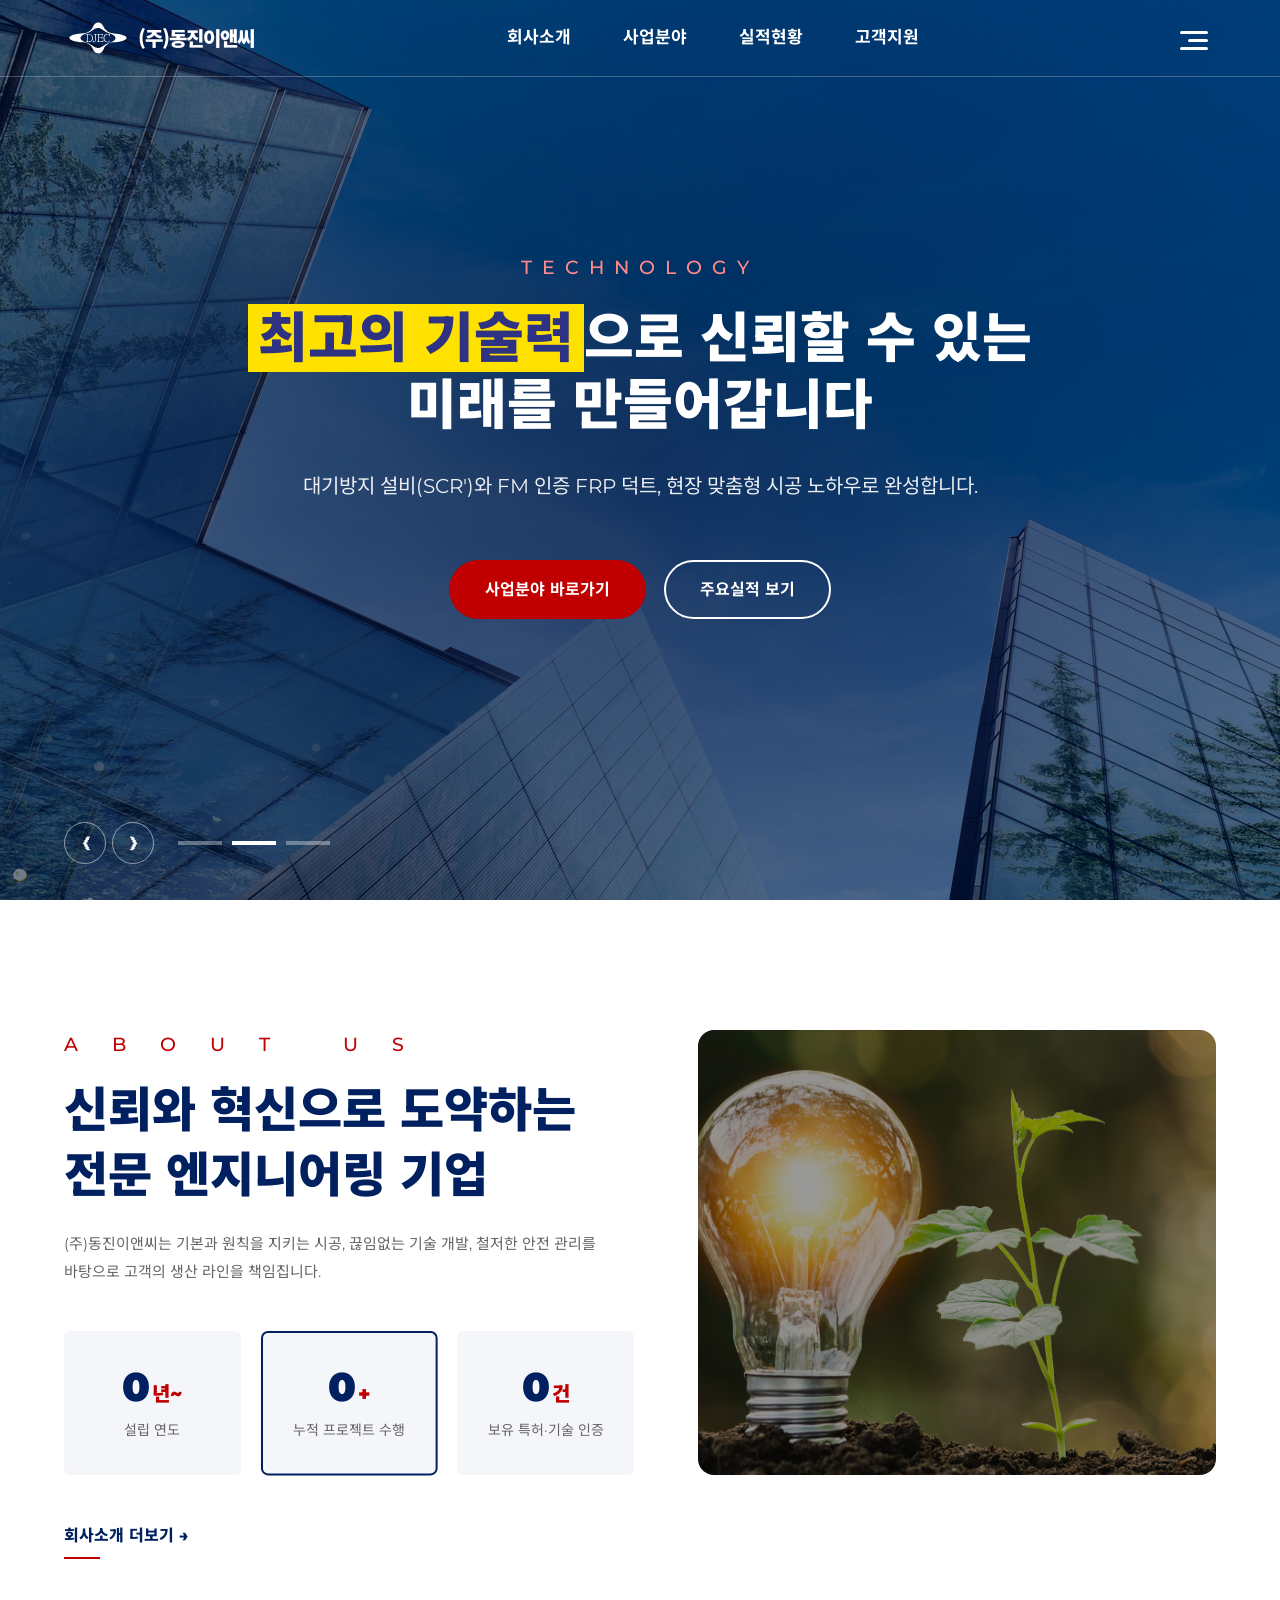
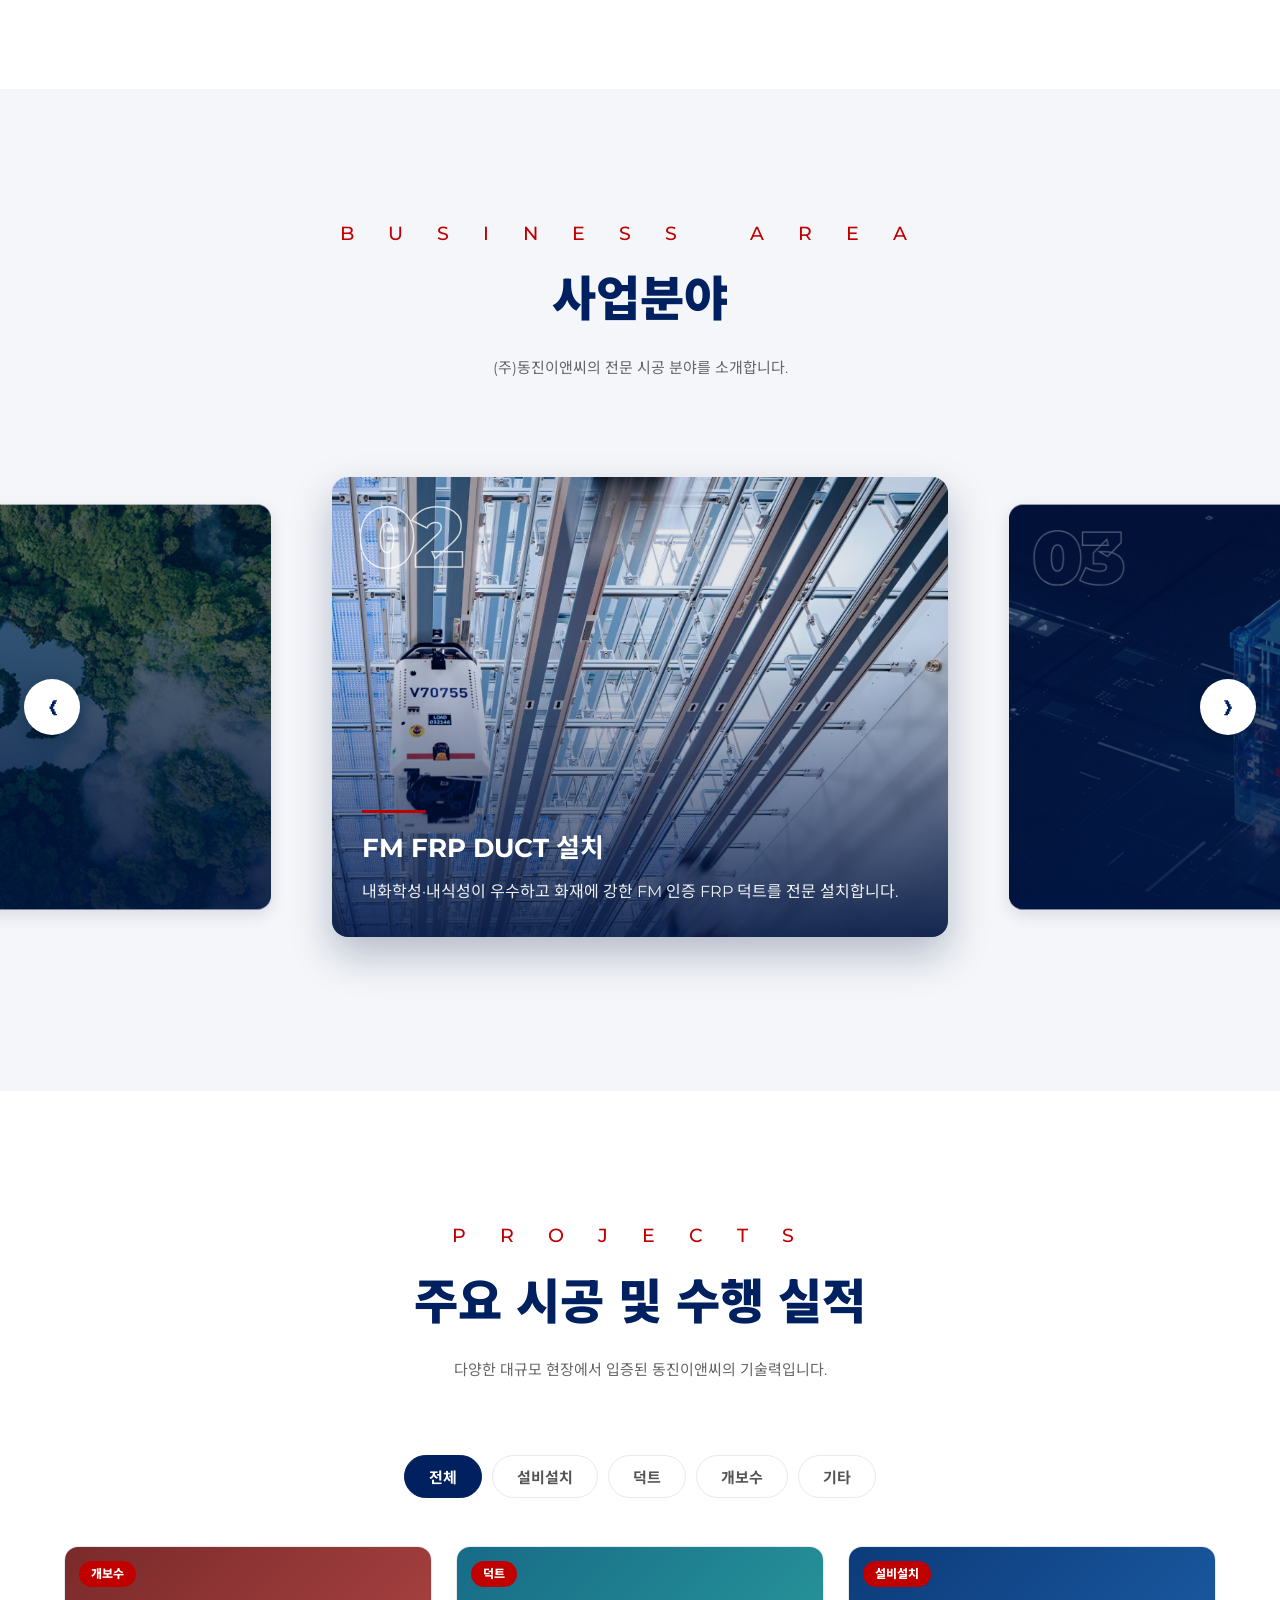
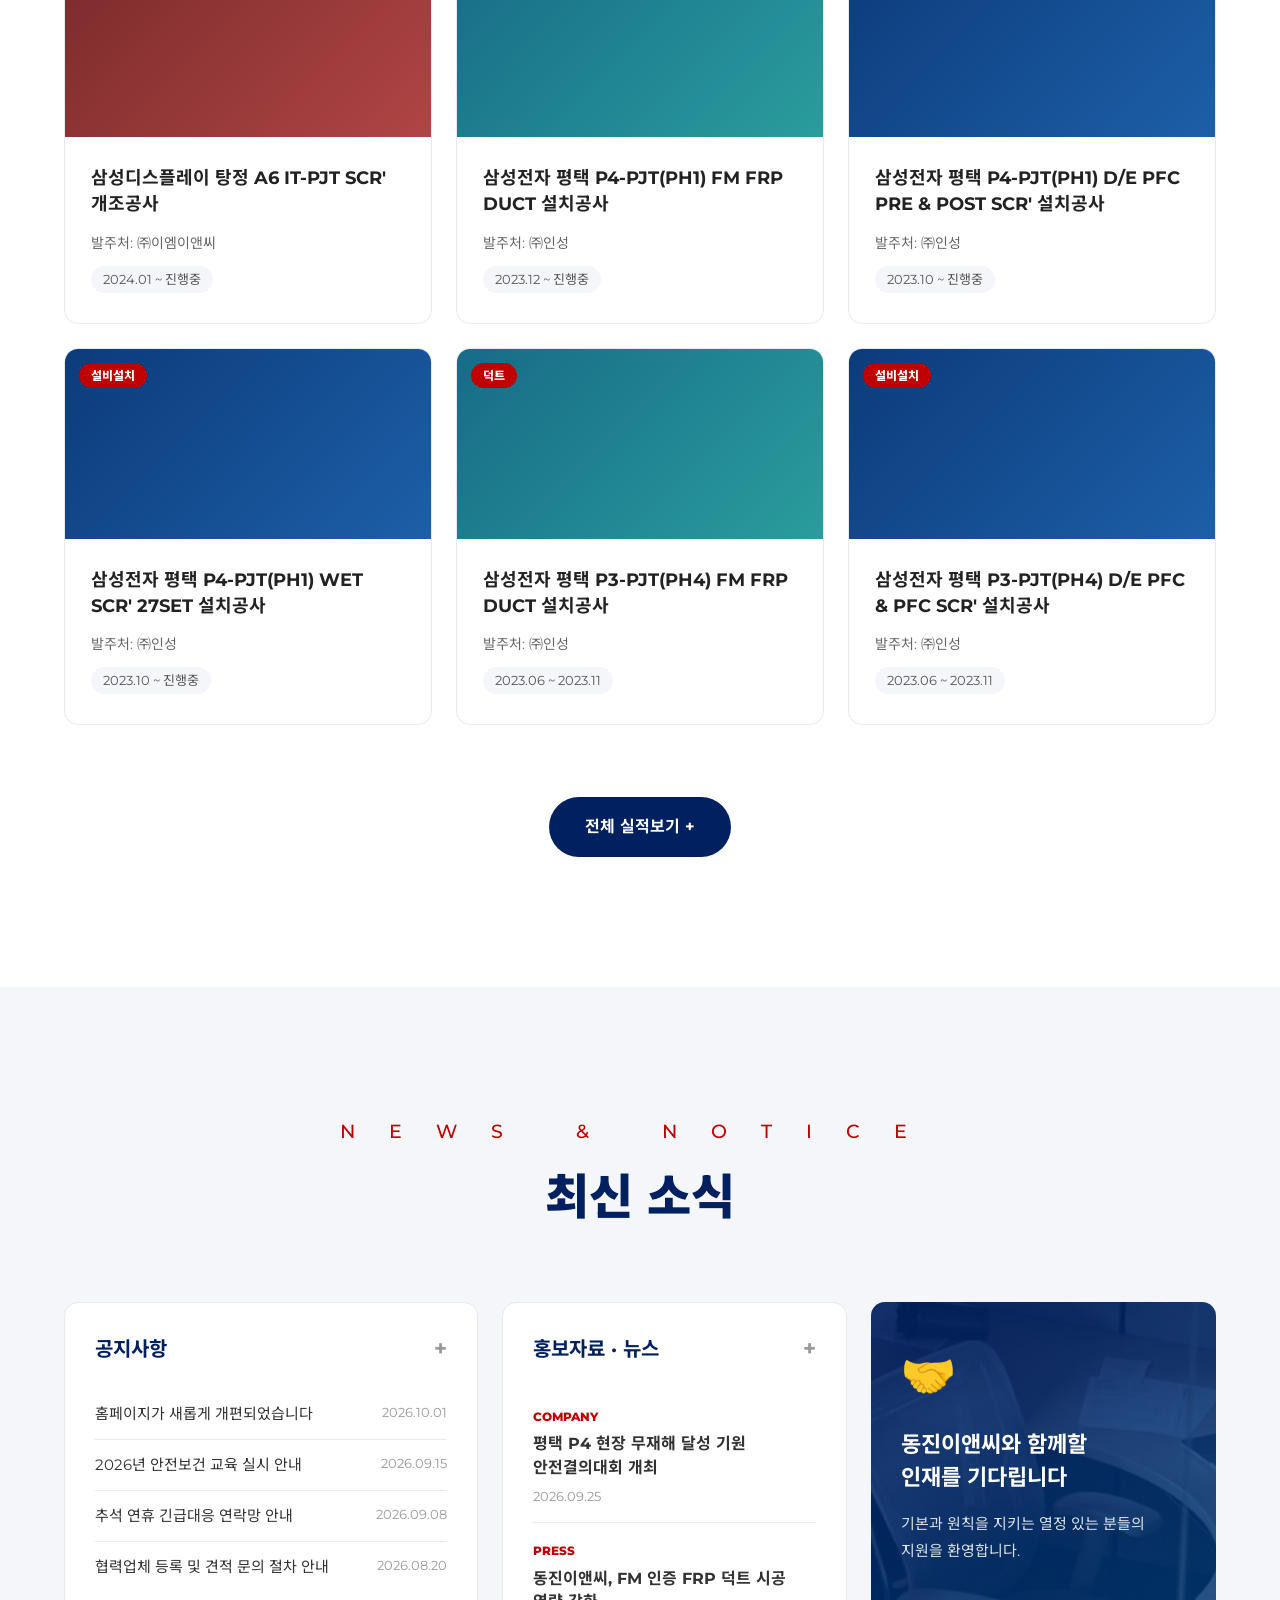
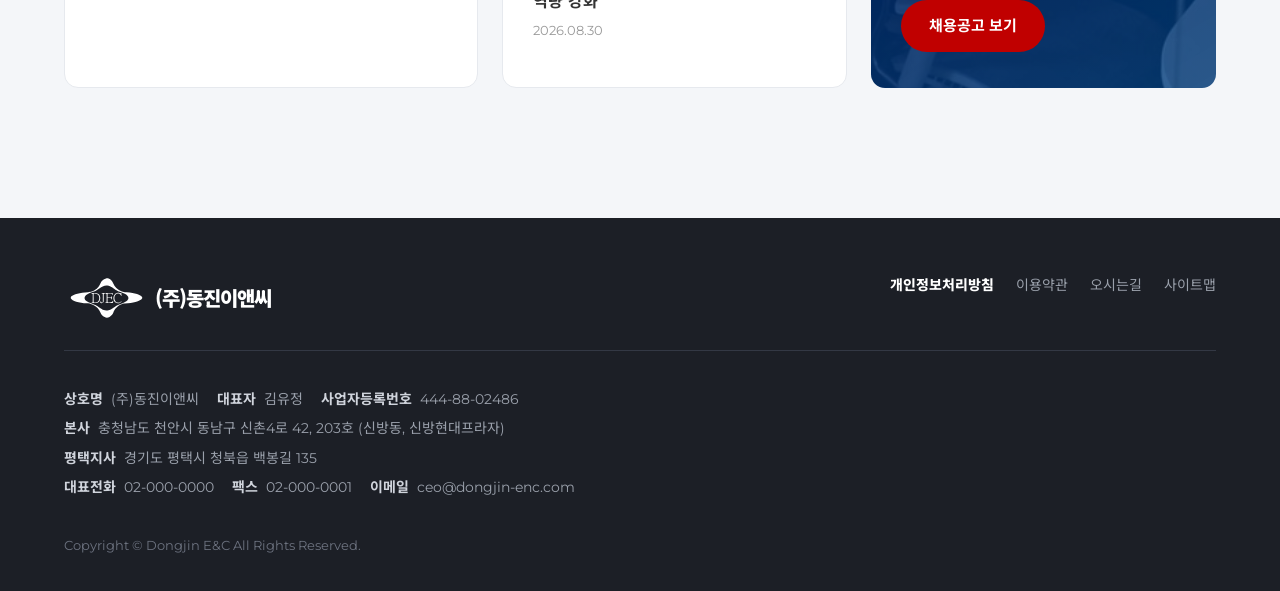
==== commit 35741abb: "Add Montserrat, coming-soon modal, history hover effects, about/stat animations Co-Authored-By: Clau" ====
--- a/index.html
+++ b/index.html
@@ -7,6 +7,7 @@
 <meta name="description" content="(주)동진이앤씨는 반도체·디스플레이 대기방지 설비, FM FRP 덕트 설치 등 엔지니어링 솔루션 전문 기업입니다.">
 <link rel="preconnect" href="https://fonts.googleapis.com"><link rel="preconnect" href="https://fonts.gstatic.com" crossorigin>
 <link rel="stylesheet" href="https://fonts.googleapis.com/css2?family=Noto+Sans+KR:wght@300;400;500;700;900&display=swap">
+<link rel="stylesheet" href="https://fonts.googleapis.com/css2?family=Montserrat:wght@300;400;500;700;900&text=%20!%22%23%24%25%26'*%2B%2C-.%2F0123456789%3A%3B%3C%3D%3E%3F%40ABCDEFGHIJKLMNOPQRSTUVWXYZ%5C%5E_%60abcdefghijklmnopqrstuvwxyz%7C~%C2%B7%E2%86%92&display=swap">
 <link rel="stylesheet" href="css/style.css">
 </head>
 <body>
@@ -191,5 +192,6 @@
 <script src="js/data.js"></script>
 <script src="js/main.js"></script>
 <script src="js/sitemap.js"></script>
+<script src="js/soon.js"></script>
 </body>
 </html>
--- a/css/style.css
+++ b/css/style.css
@@ -1,9 +1,3 @@
-  /* Gotham (영문/숫자 전용 — 한글은 Pretendard/맑은 고딕으로 대체 표시) */
-  @font-face { font-family: 'Gotham'; font-weight: 300; font-style: normal; font-display: swap; unicode-range: U+0000-0027, U+002A-005A, U+005C, U+005E-007A, U+007C, U+007E-024F; src: url(../font/Gotham-Light_0.ttf) format('truetype'); }
-  @font-face { font-family: 'Gotham'; font-weight: 400; font-style: normal; font-display: swap; unicode-range: U+0000-0027, U+002A-005A, U+005C, U+005E-007A, U+007C, U+007E-024F; src: url(../font/Gotham-Book_0.ttf) format('truetype'); }
-  @font-face { font-family: 'Gotham'; font-weight: 500; font-style: normal; font-display: swap; unicode-range: U+0000-0027, U+002A-005A, U+005C, U+005E-007A, U+007C, U+007E-024F; src: url(../font/Gotham-Medium_0.ttf) format('truetype'); }
-  @font-face { font-family: 'Gotham'; font-weight: 700; font-style: normal; font-display: swap; unicode-range: U+0000-0027, U+002A-005A, U+005C, U+005E-007A, U+007C, U+007E-024F; src: url(../font/Gotham-Bold_0.ttf) format('truetype'); }
-  @font-face { font-family: 'Gotham'; font-weight: 900; font-style: normal; font-display: swap; unicode-range: U+0000-0027, U+002A-005A, U+005C, U+005E-007A, U+007C, U+007E-024F; src: url(../font/Gotham-Black.ttf) format('truetype'); }
 
   :root {
     --navy: #002060; --navy-d: #001440; --blue: #004080; --red: #C00000;
@@ -12,7 +6,7 @@
   }
   * { box-sizing: border-box; }
   html { scroll-behavior: smooth; scroll-padding-top: var(--header-h); }
-  body { font-family: 'Gotham', 'Noto Sans KR', 'Noto Sans CJK KR', 'Malgun Gothic', '맑은 고딕', sans-serif; margin: 0; color: var(--text); line-height: 1.6; word-break: keep-all; }
+  body { font-family: 'Montserrat', 'Noto Sans KR', 'Noto Sans CJK KR', 'Malgun Gothic', '맑은 고딕', sans-serif; margin: 0; color: var(--text); line-height: 1.6; word-break: keep-all; }
   a { text-decoration: none; color: inherit; }
   ul { list-style: none; margin: 0; padding: 0; }
   button { font-family: inherit; cursor: pointer; }
@@ -422,6 +416,24 @@
   .tl-item li span { display: block; margin-top: 3px; font-size: 13px; color: var(--muted); }
   .tl-item li.evt { background: var(--navy); color: #fff; }
   .tl-item li.evt b { color: #ffb3b3; }
+  /* 연혁 호버 효과: 항목이 살짝 떠오르며 중앙선 쪽 포인트 바가 채워지고, 연도·점이 반응 */
+  .tl-item li { position: relative; overflow: hidden; transition: transform .45s cubic-bezier(.22,.61,.36,1), box-shadow .45s ease, background .35s ease, color .35s ease; }
+  .tl-item li::after { content: ""; position: absolute; top: 0; bottom: 0; width: 4px; background: var(--red); transform: scaleY(0); transition: transform .45s cubic-bezier(.22,.61,.36,1); }
+  .tl-item:nth-child(odd) li::after { right: 0; transform-origin: top; }
+  .tl-item:nth-child(even) li::after { left: 0; transform-origin: top; }
+  .tl-item li:hover { transform: translateY(-4px) scale(1.025); background: #fff; box-shadow: 0 14px 30px rgba(0,20,64,.16); }
+  .tl-item li:hover::after { transform: scaleY(1); }
+  .tl-item li.evt:hover { background: var(--navy-d); color: #fff; }
+  .tl-item li b, .tl-item li span { transition: transform .45s cubic-bezier(.22,.61,.36,1), color .3s; }
+  .tl-item:nth-child(odd) li:hover b, .tl-item:nth-child(odd) li:hover span { transform: translateX(-6px); }
+  .tl-item:nth-child(even) li:hover b, .tl-item:nth-child(even) li:hover span { transform: translateX(6px); }
+  .tl-year { transition: color .35s ease, letter-spacing .5s cubic-bezier(.22,.61,.36,1); }
+  .tl-item:hover .tl-year { color: var(--red); letter-spacing: 2px; }
+  .tl-item::after { content: ""; position: absolute; top: 14px; right: -9px; width: 16px; height: 16px; border-radius: 50%; border: 2px solid var(--red); opacity: 0; pointer-events: none; }
+  .tl-item:nth-child(even)::after { right: auto; left: -9px; }
+  .tl-item:hover::after { animation: tlPulse 1.1s ease-out infinite; }
+  @keyframes tlPulse { from { transform: scale(1); opacity: .8; } to { transform: scale(2.6); opacity: 0; } }
+  @media (max-width: 800px) { .tl-item::after, .tl-item:nth-child(even)::after { left: 0; right: auto; } .tl-item:nth-child(odd) li:hover b, .tl-item:nth-child(odd) li:hover span { transform: translateX(6px); } .tl-item:nth-child(odd) li::after { right: auto; left: 0; } }
   .tl-more { display: inline-block; margin-top: 16px; font-size: 14px; font-weight: 800; color: var(--navy); border-bottom: 2px solid var(--red); padding-bottom: 3px; }
   .tl-more:hover { color: var(--red); }
   @media (max-width: 800px) {
@@ -524,3 +536,17 @@
     * { animation: none !important; transition: none !important; }
     .reveal { opacity: 1; transform: none; }
   }
+
+  /* ===== 준비중 모달 ===== */
+  .soon { position: fixed; inset: 0; z-index: 3000; display: flex; align-items: center; justify-content: center; padding: 20px; visibility: hidden; pointer-events: none; transition: visibility 0s linear .35s; }
+  .soon.open { visibility: visible; pointer-events: auto; transition-delay: 0s; }
+  .soon-dim { position: absolute; inset: 0; background: rgba(0,20,64,.6); -webkit-backdrop-filter: blur(4px); backdrop-filter: blur(4px); opacity: 0; transition: opacity .35s ease; }
+  .soon.open .soon-dim { opacity: 1; }
+  .soon-box { position: relative; width: 100%; max-width: 400px; padding: 44px 32px 32px; border-radius: 16px; background: #fff; text-align: center; box-shadow: 0 24px 60px rgba(0,20,64,.35); opacity: 0; transform: translateY(24px) scale(.96); transition: opacity .35s ease, transform .45s cubic-bezier(.22,.61,.36,1); }
+  .soon.open .soon-box { opacity: 1; transform: none; }
+  .soon-ico { width: 64px; height: 64px; margin: 0 auto 18px; border-radius: 50%; background: var(--gray); color: var(--red); font-size: 32px; line-height: 64px; }
+  .soon.open .soon-ico { animation: soonSpin 1.2s cubic-bezier(.22,.61,.36,1) .15s; }
+  @keyframes soonSpin { to { transform: rotate(360deg); } }
+  .soon-box h2 { margin: 0 0 10px; font-size: 24px; font-weight: 900; color: var(--navy); }
+  .soon-box p { margin: 0 0 26px; font-size: 15px; line-height: 1.7; color: var(--muted); }
+  .soon-box .btn { min-width: 120px; padding: 12px 28px; font-size: 15px; cursor: pointer; }
